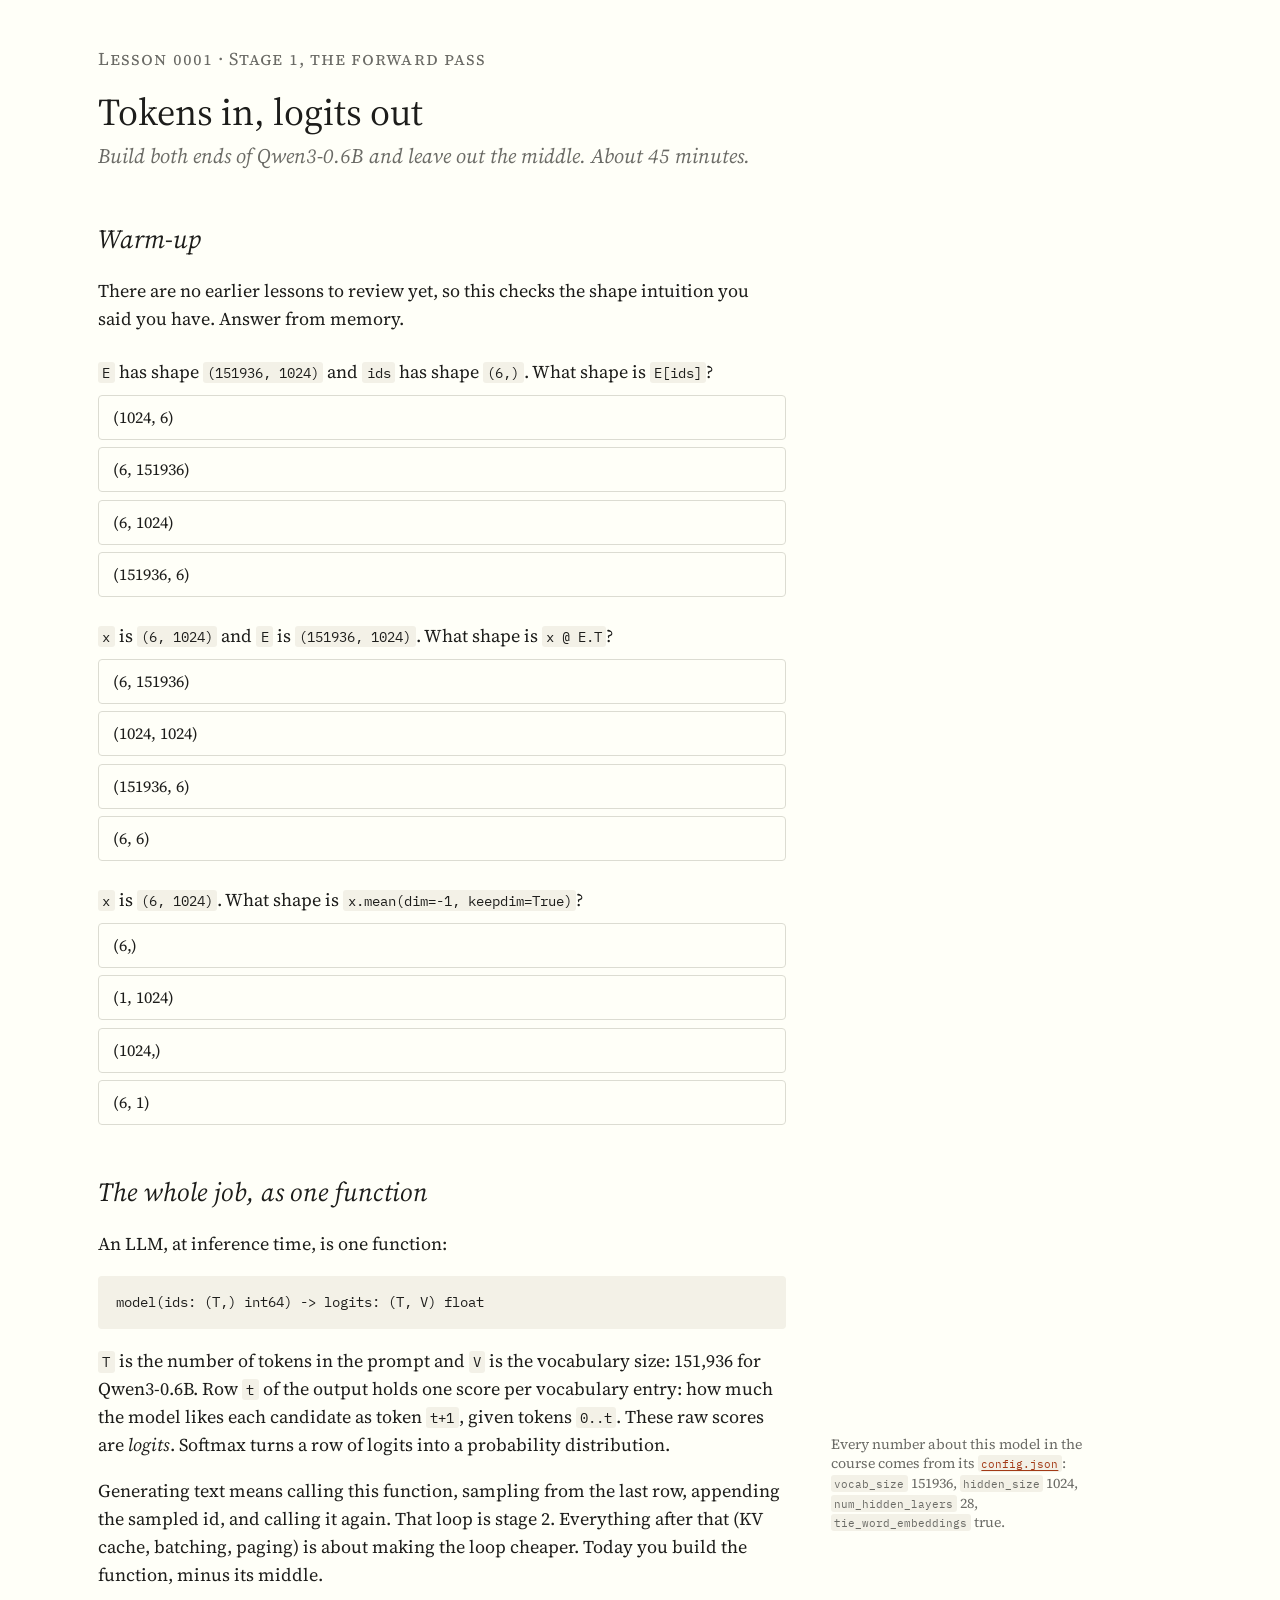
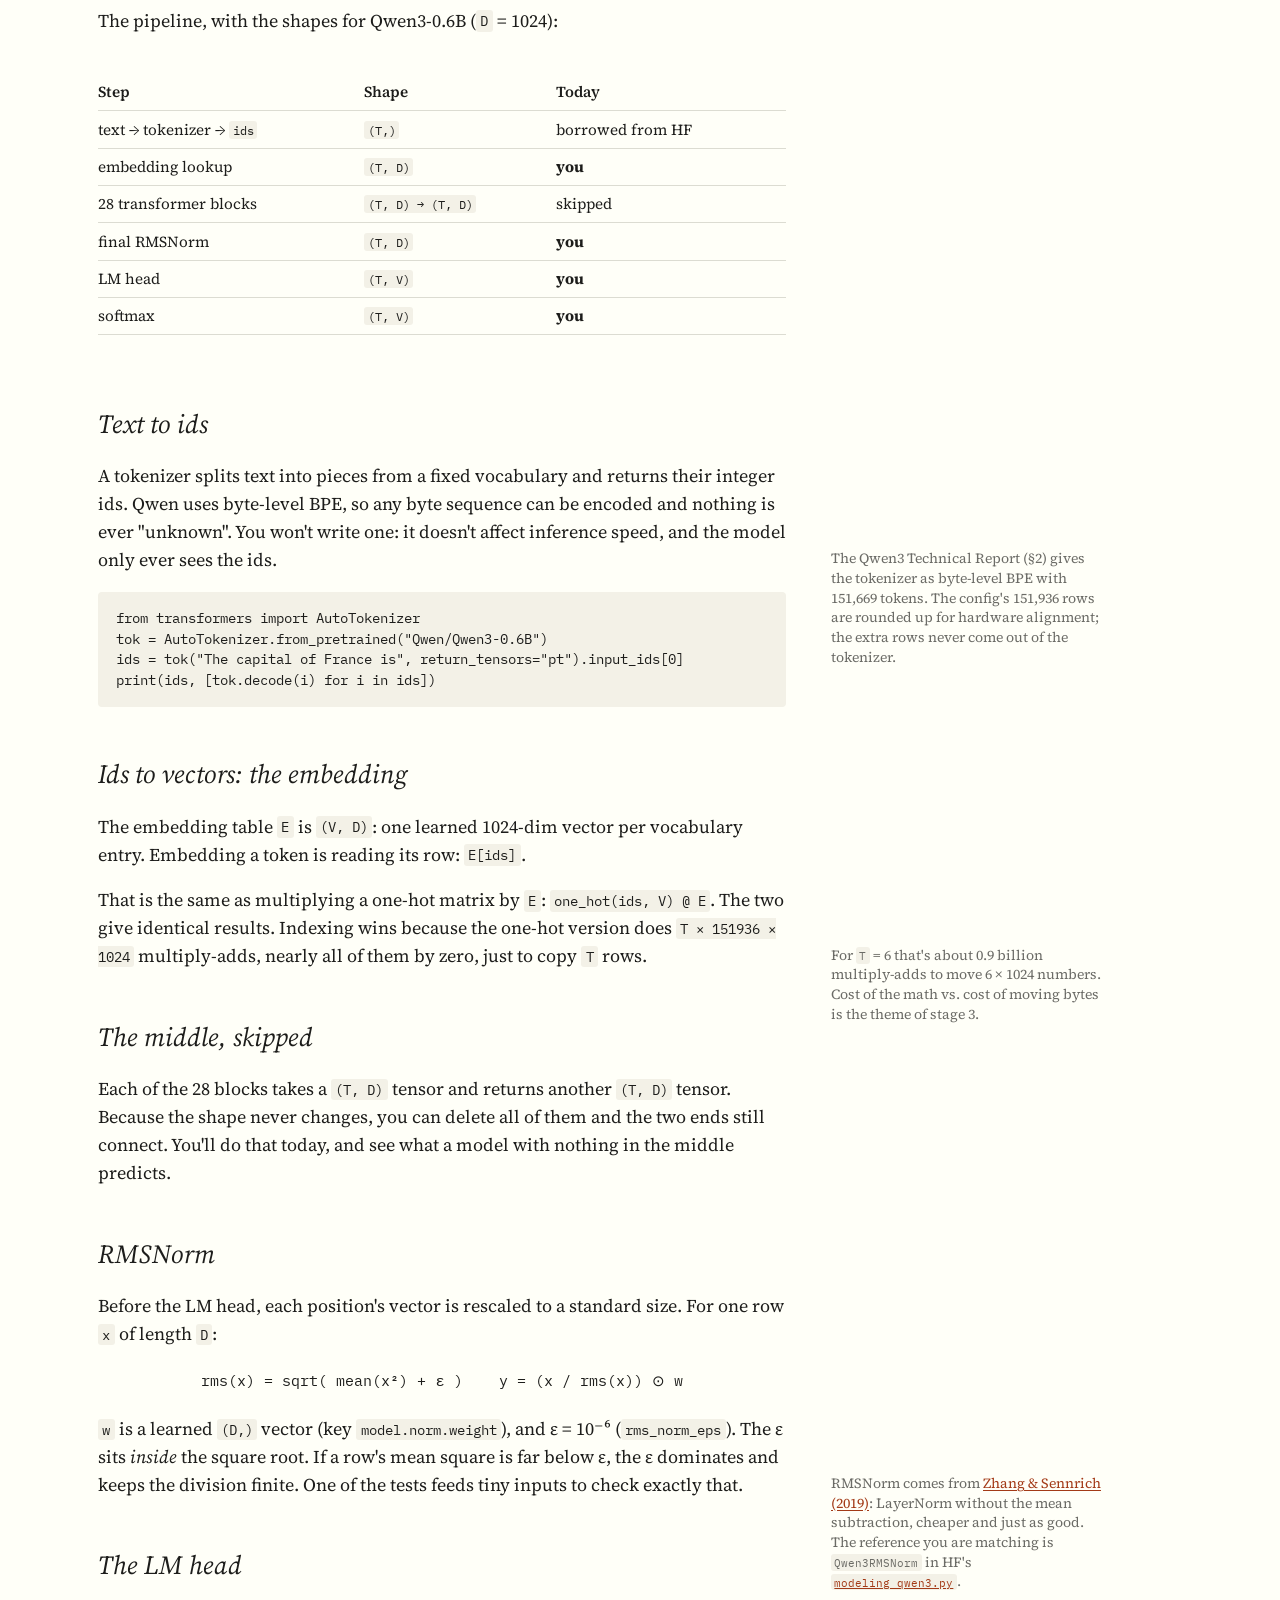
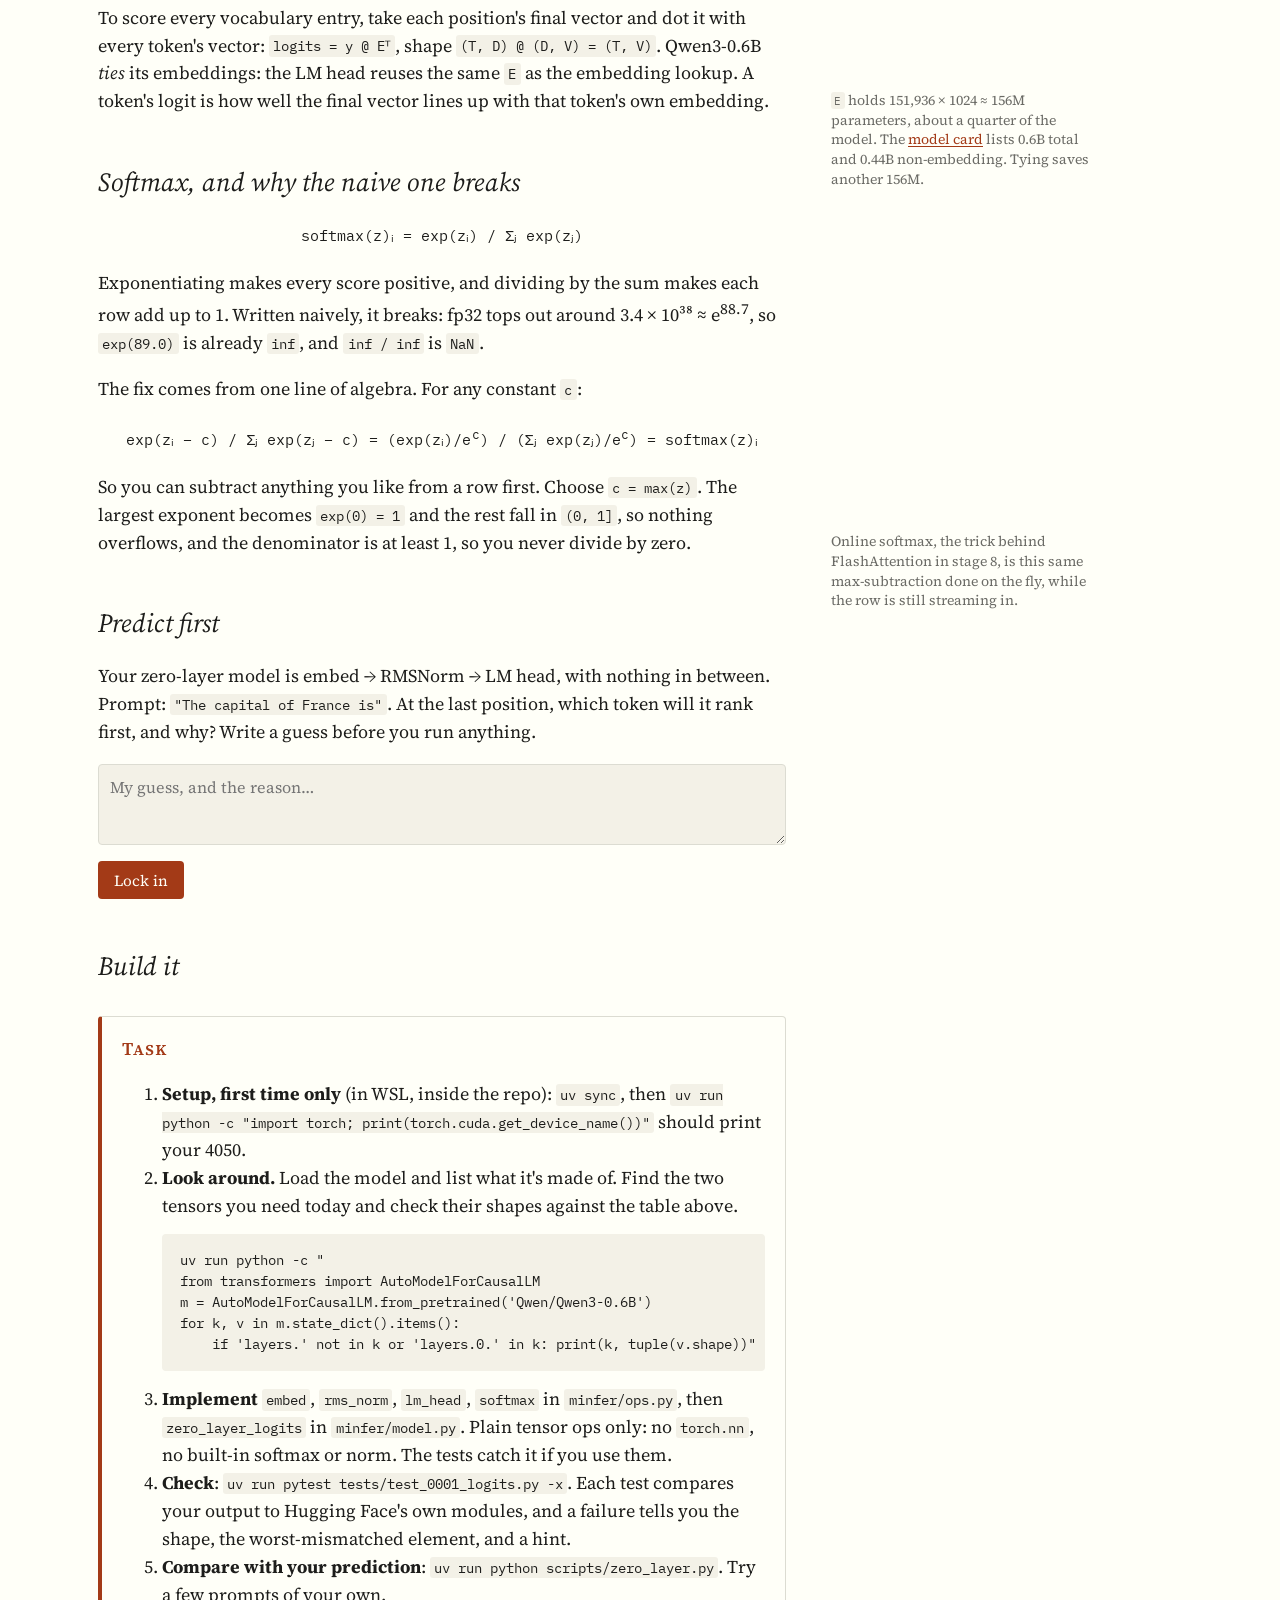
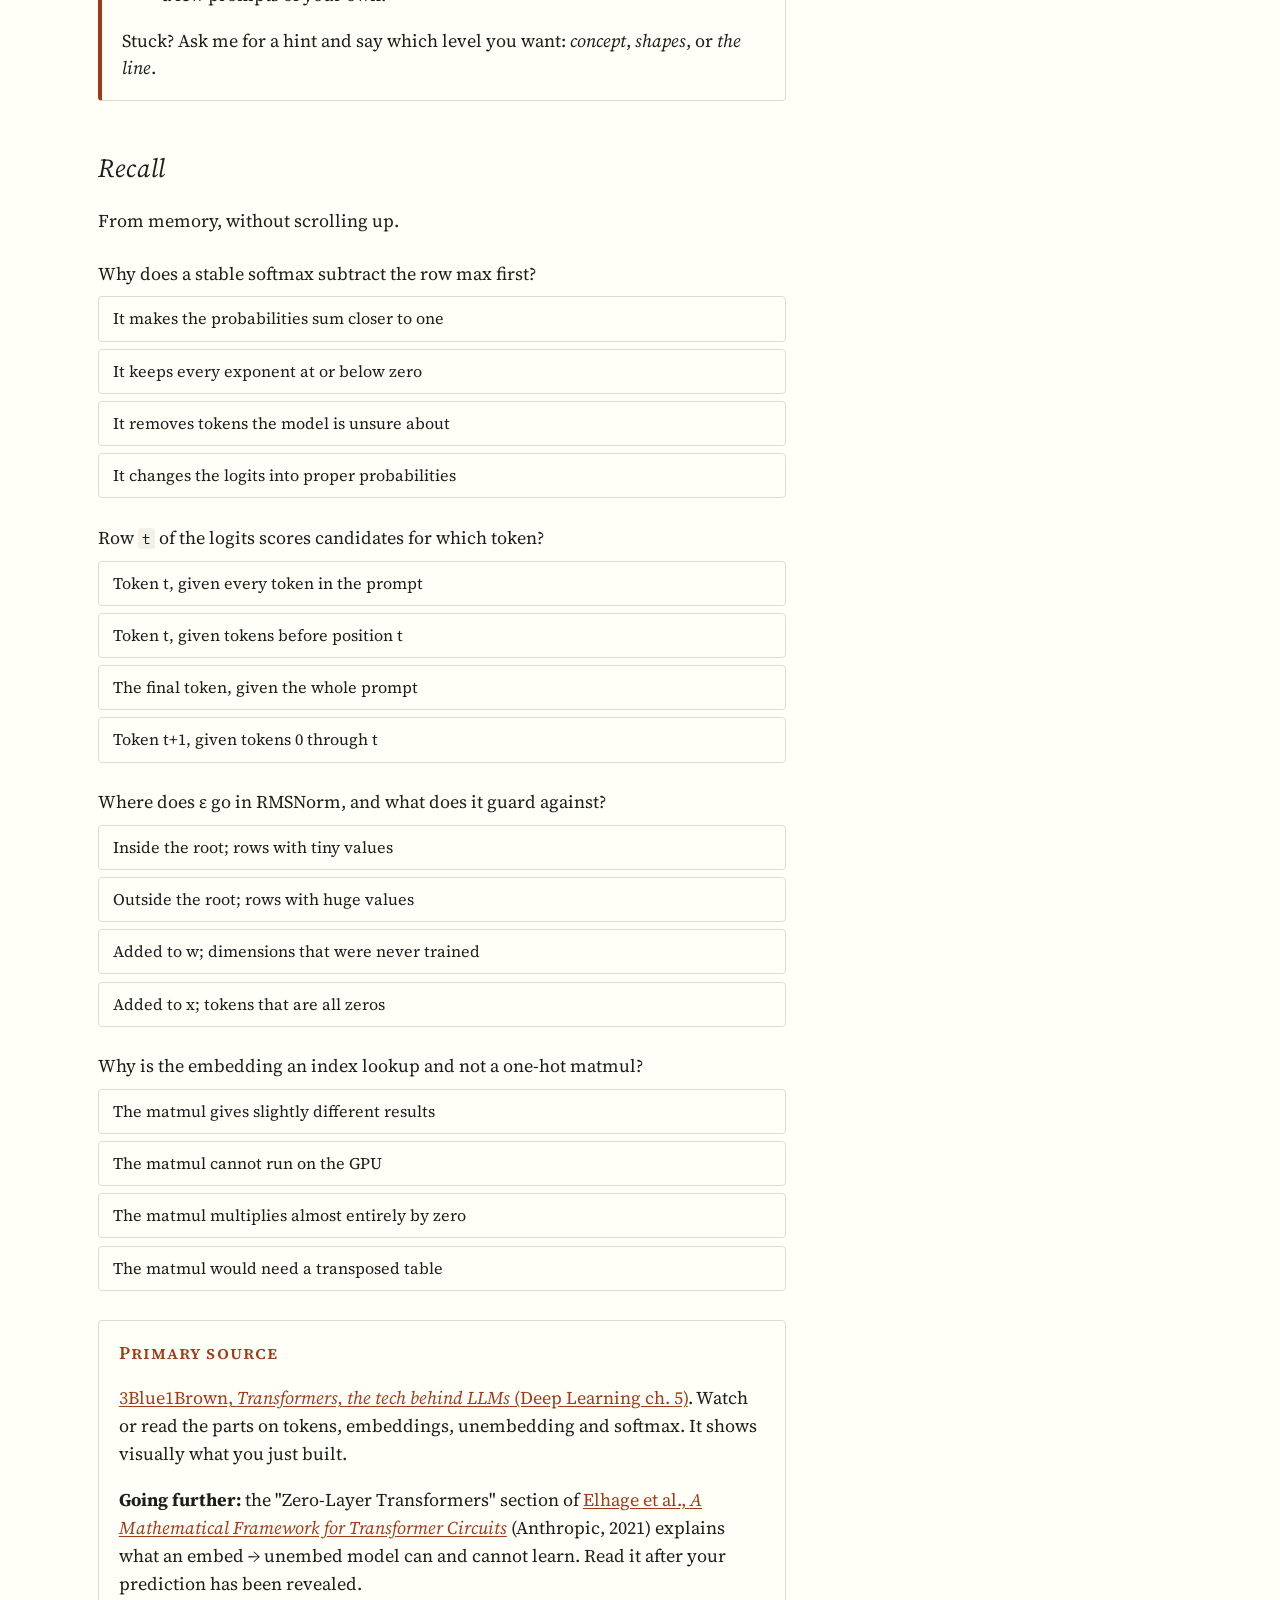
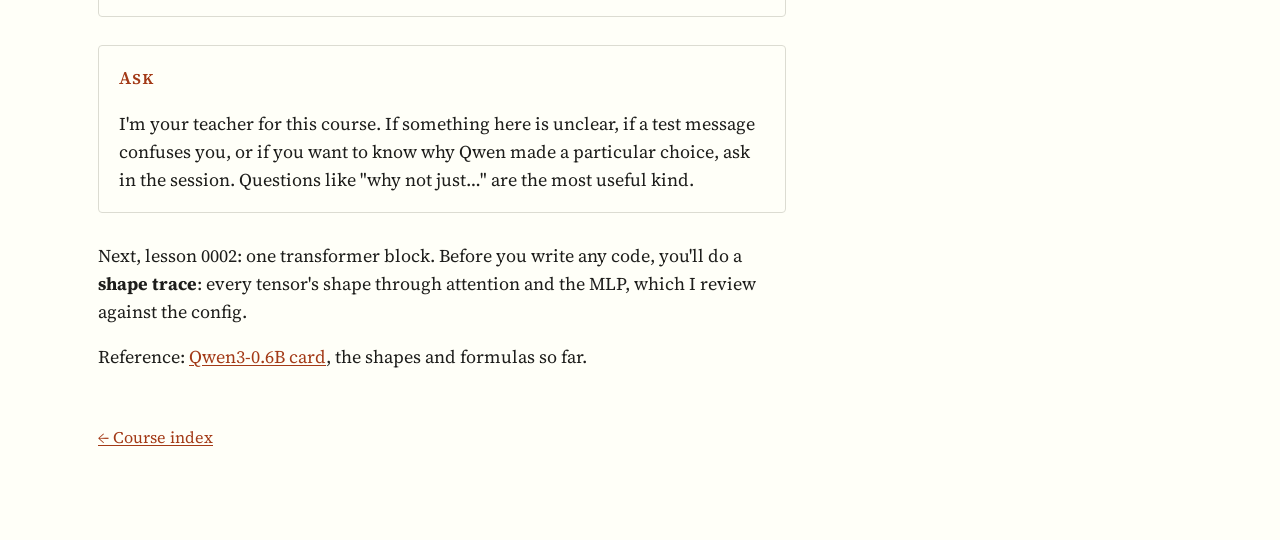
==== lessons/0001-tokens-in-logits-out.html @ fa654194 "Course scaffold and lesson 0001: tokens in, logits out" ====
<!doctype html>
<html lang="en">
<head>
<meta charset="utf-8">
<meta name="viewport" content="width=device-width, initial-scale=1">
<title>Tokens In, Logits Out</title>
<link rel="stylesheet" href="../assets/course.css">
</head>
<body>
<main>

<p class="kicker">Lesson 0001 · Stage 1, the forward pass</p>
<h1>Tokens in, logits out</h1>
<p class="subtitle">Build both ends of Qwen3-0.6B and leave out the middle. About 45 minutes.</p>

<section data-quiz-set>
<h2>Warm-up</h2>
<p>There are no earlier lessons to review yet, so this checks the shape intuition you said you have. Answer from memory.</p>

<div class="quiz" data-answer="2">
  <p class="q"><code>E</code> has shape <code>(151936, 1024)</code> and <code>ids</code> has shape <code>(6,)</code>. What shape is <code>E[ids]</code>?</p>
  <div class="opts"><button>(1024, 6)</button><button>(6, 151936)</button><button>(6, 1024)</button><button>(151936, 6)</button></div>
  <p class="why">Indexing with a tensor of ids picks whole rows, one per id, in order. The 6 picked rows each keep their 1024 columns.</p>
</div>

<div class="quiz" data-answer="0">
  <p class="q"><code>x</code> is <code>(6, 1024)</code> and <code>E</code> is <code>(151936, 1024)</code>. What shape is <code>x @ E.T</code>?</p>
  <div class="opts"><button>(6, 151936)</button><button>(1024, 1024)</button><button>(151936, 6)</button><button>(6, 6)</button></div>
  <p class="why"><code>(6, 1024) @ (1024, 151936)</code>: the inner 1024s cancel and the outer dims survive. That is one number per (position, vocabulary entry) pair.</p>
</div>

<div class="quiz" data-answer="3">
  <p class="q"><code>x</code> is <code>(6, 1024)</code>. What shape is <code>x.mean(dim=-1, keepdim=True)</code>?</p>
  <div class="opts"><button>(6,)</button><button>(1, 1024)</button><button>(1024,)</button><button>(6, 1)</button></div>
  <p class="why">Reducing the last dim with <code>keepdim=True</code> leaves a size-1 dim behind, so <code>x / x.mean(-1, keepdim=True)</code> broadcasts one value across each row. Without it you get <code>(6,)</code>, which broadcasts against the <em>wrong</em> dim, or fails.</p>
</div>
<p class="quiz-score"></p>
</section>

<h2>The whole job, as one function</h2>

<p>An LLM, at inference time, is one function:</p>
<pre><code>model(ids: (T,) int64) -&gt; logits: (T, V) float</code></pre>
<p><code>T</code> is the number of tokens in the prompt and <code>V</code> is the vocabulary size: 151,936 for Qwen3-0.6B. Row <code>t</code> of the output holds one score per vocabulary entry: how much the model likes each candidate as token <code>t+1</code>, given tokens <code>0..t</code>. These raw scores are <dfn>logits</dfn>. Softmax turns a row of logits into a probability distribution.
<span class="sn">Every number about this model in the course comes from its <a href="https://huggingface.co/Qwen/Qwen3-0.6B/blob/main/config.json"><code>config.json</code></a>: <code>vocab_size</code> 151936, <code>hidden_size</code> 1024, <code>num_hidden_layers</code> 28, <code>tie_word_embeddings</code> true.</span></p>

<p>Generating text means calling this function, sampling from the last row, appending the sampled id, and calling it again. That loop is stage 2. Everything after that (KV cache, batching, paging) is about making the loop cheaper. Today you build the function, minus its middle.</p>

<p>The pipeline, with the shapes for Qwen3-0.6B (<code>D</code> = 1024):</p>
<div class="table-wrap"><table>
<tr><th>Step</th><th>Shape</th><th>Today</th></tr>
<tr><td>text → tokenizer → <code>ids</code></td><td><code>(T,)</code></td><td>borrowed from HF</td></tr>
<tr><td>embedding lookup</td><td><code>(T, D)</code></td><td><strong>you</strong></td></tr>
<tr><td>28 transformer blocks</td><td><code>(T, D) → (T, D)</code></td><td>skipped</td></tr>
<tr><td>final RMSNorm</td><td><code>(T, D)</code></td><td><strong>you</strong></td></tr>
<tr><td>LM head</td><td><code>(T, V)</code></td><td><strong>you</strong></td></tr>
<tr><td>softmax</td><td><code>(T, V)</code></td><td><strong>you</strong></td></tr>
</table></div>

<h2>Text to ids</h2>
<p>A tokenizer splits text into pieces from a fixed vocabulary and returns their integer ids. Qwen uses byte-level BPE, so any byte sequence can be encoded and nothing is ever "unknown". You won't write one: it doesn't affect inference speed, and the model only ever sees the ids.
<span class="sn">The Qwen3 Technical Report (§2) gives the tokenizer as byte-level BPE with 151,669 tokens. The config's 151,936 rows are rounded up for hardware alignment; the extra rows never come out of the tokenizer.</span></p>
<pre><code>from transformers import AutoTokenizer
tok = AutoTokenizer.from_pretrained("Qwen/Qwen3-0.6B")
ids = tok("The capital of France is", return_tensors="pt").input_ids[0]
print(ids, [tok.decode(i) for i in ids])</code></pre>

<h2>Ids to vectors: the embedding</h2>
<p>The embedding table <code>E</code> is <code>(V, D)</code>: one learned 1024-dim vector per vocabulary entry. Embedding a token is reading its row: <code>E[ids]</code>.</p>
<p>That is the same as multiplying a one-hot matrix by <code>E</code>: <code>one_hot(ids, V) @ E</code>. The two give identical results. Indexing wins because the one-hot version does <code>T × 151936 × 1024</code> multiply-adds, nearly all of them by zero, just to copy <code>T</code> rows.
<span class="sn">For <code>T</code> = 6 that's about 0.9 billion multiply-adds to move 6 × 1024 numbers. Cost of the math vs. cost of moving bytes is the theme of stage 3.</span></p>

<h2>The middle, skipped</h2>
<p>Each of the 28 blocks takes a <code>(T, D)</code> tensor and returns another <code>(T, D)</code> tensor. Because the shape never changes, you can delete all of them and the two ends still connect. You'll do that today, and see what a model with nothing in the middle predicts.</p>

<h2>RMSNorm</h2>
<p>Before the LM head, each position's vector is rescaled to a standard size. For one row <code>x</code> of length <code>D</code>:</p>
<p class="math">rms(x) = sqrt( mean(x²) + ε )&nbsp;&nbsp;&nbsp;&nbsp;y = (x / rms(x)) ⊙ w</p>
<p><code>w</code> is a learned <code>(D,)</code> vector (key <code>model.norm.weight</code>), and ε = 10⁻⁶ (<code>rms_norm_eps</code>). The ε sits <em>inside</em> the square root. If a row's mean square is far below ε, the ε dominates and keeps the division finite. One of the tests feeds tiny inputs to check exactly that.
<span class="sn">RMSNorm comes from <a href="https://arxiv.org/abs/1910.07467">Zhang &amp; Sennrich (2019)</a>: LayerNorm without the mean subtraction, cheaper and just as good. The reference you are matching is <code>Qwen3RMSNorm</code> in HF's <a href="https://github.com/huggingface/transformers/blob/main/src/transformers/models/qwen3/modeling_qwen3.py"><code>modeling_qwen3.py</code></a>.</span></p>

<h2>The LM head</h2>
<p>To score every vocabulary entry, take each position's final vector and dot it with every token's vector: <code>logits = y @ Eᵀ</code>, shape <code>(T, D) @ (D, V) = (T, V)</code>. Qwen3-0.6B <dfn>ties</dfn> its embeddings: the LM head reuses the same <code>E</code> as the embedding lookup. A token's logit is how well the final vector lines up with that token's own embedding.
<span class="sn"><code>E</code> holds 151,936 × 1024 ≈ 156M parameters, about a quarter of the model. The <a href="https://huggingface.co/Qwen/Qwen3-0.6B">model card</a> lists 0.6B total and 0.44B non-embedding. Tying saves another 156M.</span></p>

<h2>Softmax, and why the naive one breaks</h2>
<p class="math">softmax(z)ᵢ = exp(zᵢ) / Σⱼ exp(zⱼ)</p>
<p>Exponentiating makes every score positive, and dividing by the sum makes each row add up to 1. Written naively, it breaks: fp32 tops out around 3.4 × 10³⁸ ≈ e<sup>88.7</sup>, so <code>exp(89.0)</code> is already <code>inf</code>, and <code>inf / inf</code> is <code>NaN</code>.</p>
<p>The fix comes from one line of algebra. For any constant <code>c</code>:</p>
<p class="math">exp(zᵢ − c) / Σⱼ exp(zⱼ − c) = (exp(zᵢ)/e<sup>c</sup>) / (Σⱼ exp(zⱼ)/e<sup>c</sup>) = softmax(z)ᵢ</p>
<p>So you can subtract anything you like from a row first. Choose <code>c = max(z)</code>. The largest exponent becomes <code>exp(0) = 1</code> and the rest fall in <code>(0, 1]</code>, so nothing overflows, and the denominator is at least 1, so you never divide by zero.
<span class="sn">Online softmax, the trick behind FlashAttention in stage 8, is this same max-subtraction done on the fly, while the row is still streaming in.</span></p>

<h2>Predict first</h2>
<div class="predict" data-key="0001-zero-layer">
  <p>Your zero-layer model is embed → RMSNorm → LM head, with nothing in between. Prompt: <code>"The capital of France is"</code>. At the last position, which token will it rank first, and why? Write a guess before you run anything.</p>
  <textarea placeholder="My guess, and the reason…"></textarea>
  <button>Lock in</button>
  <div class="reveal">
    <p><strong>REVEAL-PENDING</strong></p>
  </div>
</div>

<h2>Build it</h2>
<div class="task">
<p class="label">Task</p>
<ol>
<li><strong>Setup, first time only</strong> (in WSL, inside the repo): <code>uv sync</code>, then <code>uv run python -c "import torch; print(torch.cuda.get_device_name())"</code> should print your 4050.</li>
<li><strong>Look around.</strong> Load the model and list what it's made of. Find the two tensors you need today and check their shapes against the table above.
<pre><code>uv run python -c "
from transformers import AutoModelForCausalLM
m = AutoModelForCausalLM.from_pretrained('Qwen/Qwen3-0.6B')
for k, v in m.state_dict().items():
    if 'layers.' not in k or 'layers.0.' in k: print(k, tuple(v.shape))"</code></pre></li>
<li><strong>Implement</strong> <code>embed</code>, <code>rms_norm</code>, <code>lm_head</code>, <code>softmax</code> in <code>minfer/ops.py</code>, then <code>zero_layer_logits</code> in <code>minfer/model.py</code>. Plain tensor ops only: no <code>torch.nn</code>, no built-in softmax or norm. The tests catch it if you use them.</li>
<li><strong>Check</strong>: <code>uv run pytest tests/test_0001_logits.py -x</code>. Each test compares your output to Hugging Face's own modules, and a failure tells you the shape, the worst-mismatched element, and a hint.</li>
<li><strong>Compare with your prediction</strong>: <code>uv run python scripts/zero_layer.py</code>. Try a few prompts of your own.</li>
</ol>
<p>Stuck? Ask me for a hint and say which level you want: <em>concept</em>, <em>shapes</em>, or <em>the line</em>.</p>
</div>

<section data-quiz-set>
<h2>Recall</h2>
<p>From memory, without scrolling up.</p>

<div class="quiz" data-answer="1">
  <p class="q">Why does a stable softmax subtract the row max first?</p>
  <div class="opts">
    <button>It makes the probabilities sum closer to one</button>
    <button>It keeps every exponent at or below zero</button>
    <button>It removes tokens the model is unsure about</button>
    <button>It changes the logits into proper probabilities</button>
  </div>
  <p class="why">Subtracting a constant doesn't change the result (the e<sup>c</sup> cancels), and with <code>c = max</code> every exponent is ≤ 0, so <code>exp</code> can't overflow.</p>
</div>

<div class="quiz" data-answer="3">
  <p class="q">Row <code>t</code> of the logits scores candidates for which token?</p>
  <div class="opts">
    <button>Token t, given every token in the prompt</button>
    <button>Token t, given tokens before position t</button>
    <button>The final token, given the whole prompt</button>
    <button>Token t+1, given tokens 0 through t</button>
  </div>
  <p class="why">Each row is a next-token prediction made from the prefix ending at <code>t</code>. During generation only the last row gets sampled, which stage 3 will turn into a big saving.</p>
</div>

<div class="quiz" data-answer="0">
  <p class="q">Where does ε go in RMSNorm, and what does it guard against?</p>
  <div class="opts">
    <button>Inside the root; rows with tiny values</button>
    <button>Outside the root; rows with huge values</button>
    <button>Added to w; dimensions that were never trained</button>
    <button>Added to x; tokens that are all zeros</button>
  </div>
  <p class="why"><code>sqrt(mean(x²) + ε)</code>. When <code>mean(x²)</code> is far below ε, ε dominates and keeps the divisor away from zero.</p>
</div>

<div class="quiz" data-answer="2">
  <p class="q">Why is the embedding an index lookup and not a one-hot matmul?</p>
  <div class="opts">
    <button>The matmul gives slightly different results</button>
    <button>The matmul cannot run on the GPU</button>
    <button>The matmul multiplies almost entirely by zero</button>
    <button>The matmul would need a transposed table</button>
  </div>
  <p class="why">Both give the same result. The one-hot version does <code>T × V × D</code> multiply-adds, nearly all by zero, just to copy <code>T</code> rows.</p>
</div>
<p class="quiz-score"></p>
</section>

<div class="source">
<p class="label">Primary source</p>
<p><a href="https://www.3blue1brown.com/lessons/gpt">3Blue1Brown, <em>Transformers, the tech behind LLMs</em> (Deep Learning ch. 5)</a>. Watch or read the parts on tokens, embeddings, unembedding and softmax. It shows visually what you just built.</p>
<p><strong>Going further:</strong> the "Zero-Layer Transformers" section of <a href="https://transformer-circuits.pub/2021/framework/index.html">Elhage et al., <em>A Mathematical Framework for Transformer Circuits</em></a> (Anthropic, 2021) explains what an embed → unembed model can and cannot learn. Read it after your prediction has been revealed.</p>
</div>

<div class="ask">
<p class="label">Ask</p>
<p>I'm your teacher for this course. If something here is unclear, if a test message confuses you, or if you want to know why Qwen made a particular choice, ask in the session. Questions like "why not just…" are the most useful kind.</p>
</div>

<p>Next, lesson 0002: one transformer block. Before you write any code, you'll do a <strong>shape trace</strong>: every tensor's shape through attention and the MLP, which I review against the config.</p>
<p>Reference: <a href="../reference/qwen3-0.6b.html">Qwen3-0.6B card</a>, the shapes and formulas so far.</p>

<nav class="pager"><a href="../index.html">← Course index</a><span></span></nav>
</main>
<script src="../assets/quiz.js"></script>
</body>
</html>
---- assets/course.css ----
/* Shared stylesheet for every lesson and reference page. */
@import url("https://fonts.googleapis.com/css2?family=Source+Serif+4:ital,opsz,wght@0,8..60,400;0,8..60,600;1,8..60,400&family=IBM+Plex+Mono:wght@400;500&display=swap");

:root {
  --bg: #fffff8;
  --fg: #1d1d1b;
  --muted: #6b6b66;
  --rule: #dcdcd2;
  --accent: #a33a17;
  --code-bg: #f3f1e7;
  --ok: #2f6f3e;
  --ok-bg: #e5f0e3;
  --bad: #9b2c2c;
  --bad-bg: #f6e4e1;
  --serif: "Source Serif 4", Georgia, serif;
  --mono: "IBM Plex Mono", ui-monospace, monospace;
  color-scheme: light;
}
@media (prefers-color-scheme: dark) {
  :root:not([data-theme="light"]) {
    --bg: #151513; --fg: #e8e6dc; --muted: #9a988e; --rule: #34332e; --accent: #e08a5f;
    --code-bg: #20201d; --ok: #8fcf9c; --ok-bg: #1d2b20; --bad: #ef9a8f; --bad-bg: #2f1c1a;
    color-scheme: dark;
  }
}
:root[data-theme="dark"] {
  --bg: #151513; --fg: #e8e6dc; --muted: #9a988e; --rule: #34332e; --accent: #e08a5f;
  --code-bg: #20201d; --ok: #8fcf9c; --ok-bg: #1d2b20; --bad: #ef9a8f; --bad-bg: #2f1c1a;
  color-scheme: dark;
}

* { box-sizing: border-box; }
html { font-size: 18px; }
body {
  margin: 0; background: var(--bg); color: var(--fg);
  font-family: var(--serif); line-height: 1.55; font-optical-sizing: auto;
  -webkit-text-size-adjust: 100%;
}
main { max-width: 40rem; margin: 0 auto; padding: 2.5rem 16px 5rem; }
@media (min-width: 1150px) { main { margin-left: max(16px, calc(50% - 31rem)); } }

h1 { font-weight: 400; font-size: 2.1rem; line-height: 1.15; margin: 0 0 .3rem; }
h2 { font-weight: 400; font-style: italic; font-size: 1.45rem; margin: 2.6rem 0 .6rem; }
h3 { font-weight: 600; font-size: 1rem; margin: 1.8rem 0 .4rem; }
p, li { hyphens: auto; }
a { color: var(--accent); text-underline-offset: 2px; }
hr { border: 0; border-top: 1px solid var(--rule); margin: 2.5rem 0; }
.kicker { font-variant: small-caps; letter-spacing: .06em; color: var(--muted); margin: 0 0 1rem; }
.subtitle { font-style: italic; color: var(--muted); font-size: 1.15rem; margin: 0 0 2rem; }

code, pre, kbd { font-family: var(--mono); font-size: .8em; }
code { background: var(--code-bg); padding: .08em .3em; border-radius: 3px; }
pre { background: var(--code-bg); padding: .9rem 1rem; overflow-x: auto; border-radius: 4px; line-height: 1.45; }
pre code { background: none; padding: 0; font-size: 1em; }

/* Tufte-style sidenotes: in the margin on wide screens, inline below. */
.sn {
  float: right; clear: right; width: 15rem; margin: .2rem -17.5rem 1rem 0;
  font-size: .78rem; line-height: 1.4; color: var(--muted);
}
@media (max-width: 1149px) {
  .sn { float: none; display: block; width: auto; margin: .6rem 0 .9rem; padding-left: .8rem; border-left: 2px solid var(--rule); }
}

.math { font-family: var(--mono); font-size: .85rem; text-align: center; margin: 1.2rem 0; overflow-x: auto; }
table { border-collapse: collapse; margin: 1.2rem 0; font-size: .85rem; width: 100%; }
th, td { text-align: left; padding: .35rem .6rem .35rem 0; border-bottom: 1px solid var(--rule); vertical-align: top; }
th { font-weight: 600; }
td code { white-space: nowrap; }
.table-wrap { overflow-x: auto; }

/* Callouts */
.task, .source, .ask {
  margin: 1.6rem 0; padding: 1rem 1.1rem; border: 1px solid var(--rule); border-radius: 4px;
}
.task { border-left: 4px solid var(--accent); }
.task > :first-child, .source > :first-child, .ask > :first-child { margin-top: 0; }
.task > :last-child, .source > :last-child, .ask > :last-child { margin-bottom: 0; }
.label { font-variant: small-caps; letter-spacing: .06em; color: var(--accent); font-weight: 600; }

/* Quiz (assets/quiz.js) */
.quiz { margin: 1.4rem 0; }
.quiz .q { margin: 0 0 .5rem; }
.quiz .opts { display: grid; gap: .4rem; }
.quiz button {
  font: inherit; font-size: .9rem; text-align: left; color: var(--fg); background: transparent;
  border: 1px solid var(--rule); border-radius: 4px; padding: .5rem .75rem; cursor: pointer;
}
.quiz button:hover:not(:disabled) { border-color: var(--accent); }
.quiz button:disabled { cursor: default; }
.quiz button.right { background: var(--ok-bg); border-color: var(--ok); }
.quiz button.wrong { background: var(--bad-bg); border-color: var(--bad); }
.quiz .why { display: none; font-size: .85rem; color: var(--muted); margin: .5rem 0 0; }
.quiz.done .why { display: block; }
.quiz-score { font-size: .85rem; color: var(--muted); font-style: italic; }

/* Predict-then-reveal (assets/quiz.js) */
.predict textarea {
  width: 100%; min-height: 4.5rem; font: inherit; font-size: .9rem; color: var(--fg);
  background: var(--code-bg); border: 1px solid var(--rule); border-radius: 4px; padding: .6rem;
}
.predict button {
  font: inherit; font-size: .85rem; margin-top: .5rem; padding: .4rem .9rem; cursor: pointer;
  color: var(--bg); background: var(--accent); border: 0; border-radius: 4px;
}
.predict .reveal { display: none; margin-top: 1rem; }
.predict.locked .reveal { display: block; }
.predict.locked button { display: none; }

nav.pager { display: flex; justify-content: space-between; gap: 1rem; font-size: .9rem; margin-top: 3rem; }

@media print {
  html { font-size: 11pt; }
  body { background: #fff; color: #000; }
  main { max-width: none; margin: 0; padding: 0 0 0 0; }
  .sn { float: none; display: block; width: auto; margin: .3rem 0 .6rem; padding-left: .6rem; border-left: 1px solid #999; color: #444; }
  .quiz .why, .predict .reveal { display: block; }
  .quiz button, .predict textarea, .predict button, nav.pager { display: none; }
  pre { white-space: pre-wrap; }
  a { color: inherit; }
}
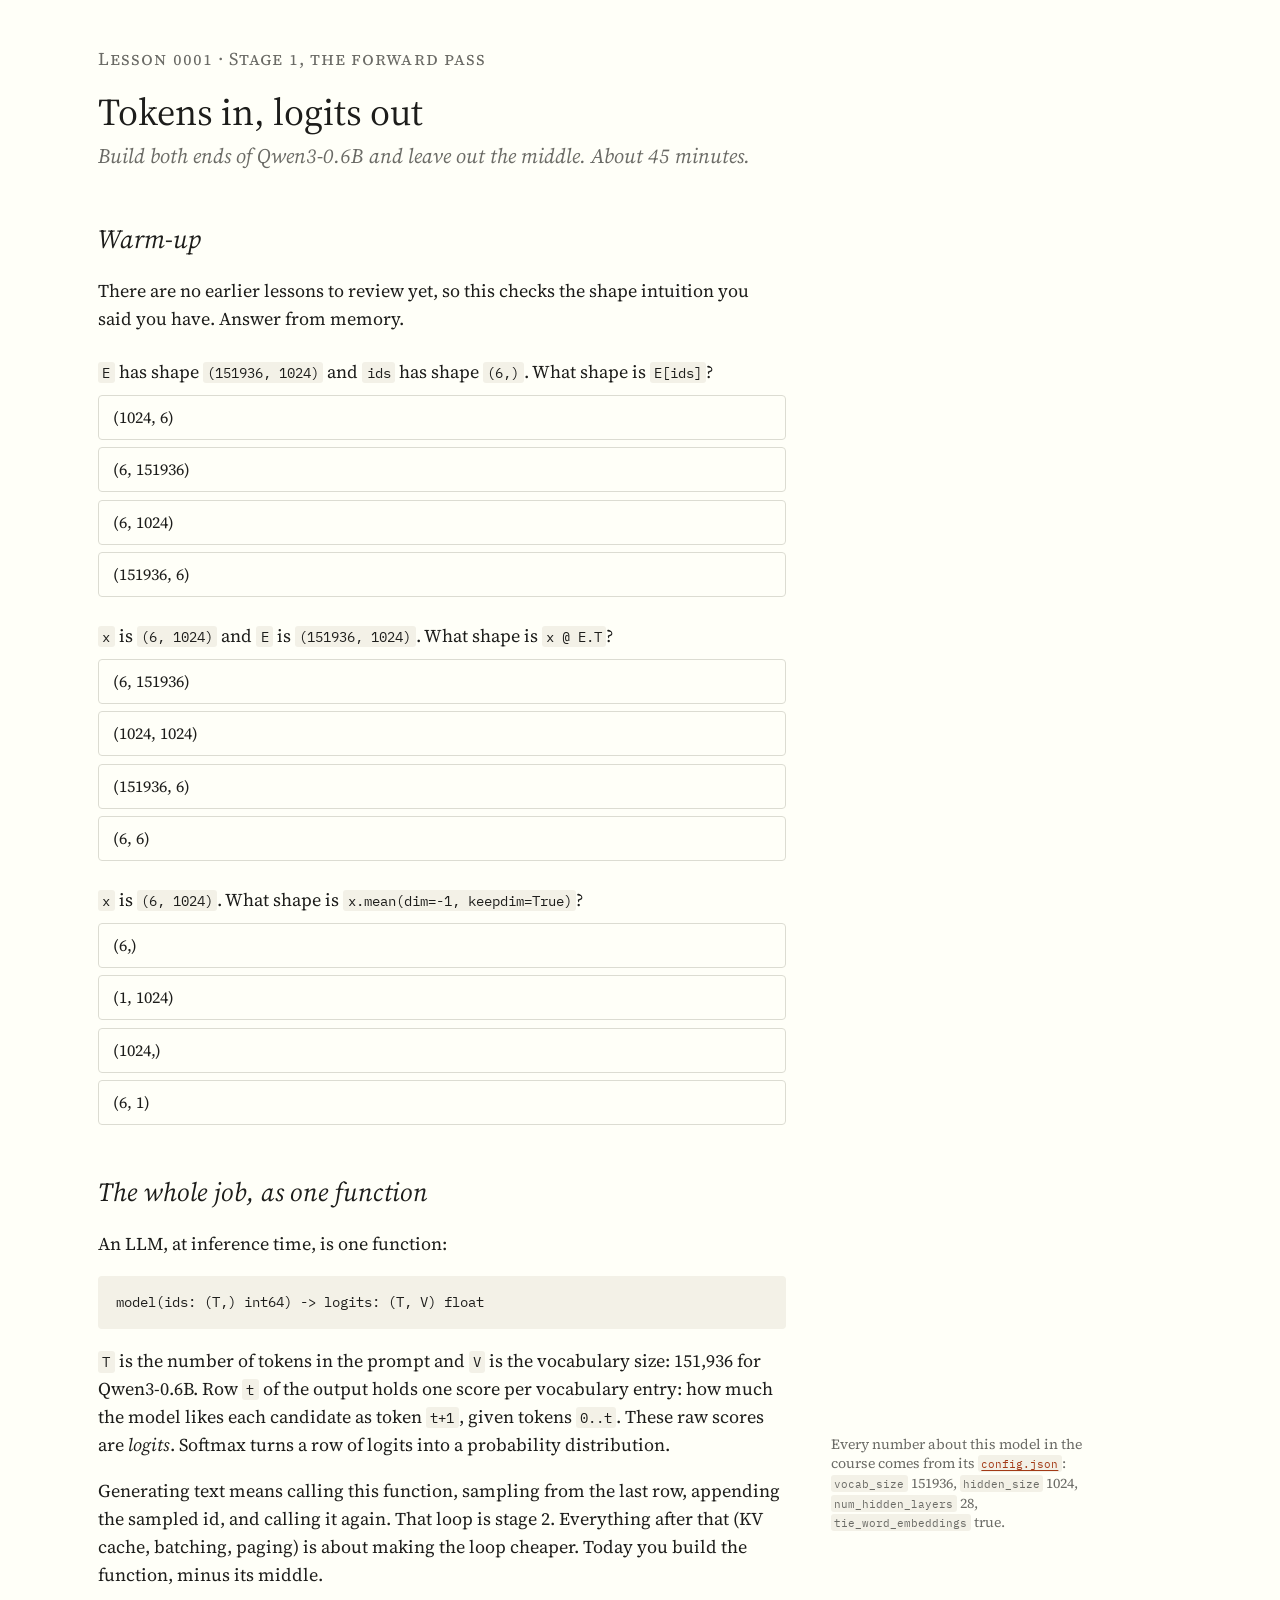
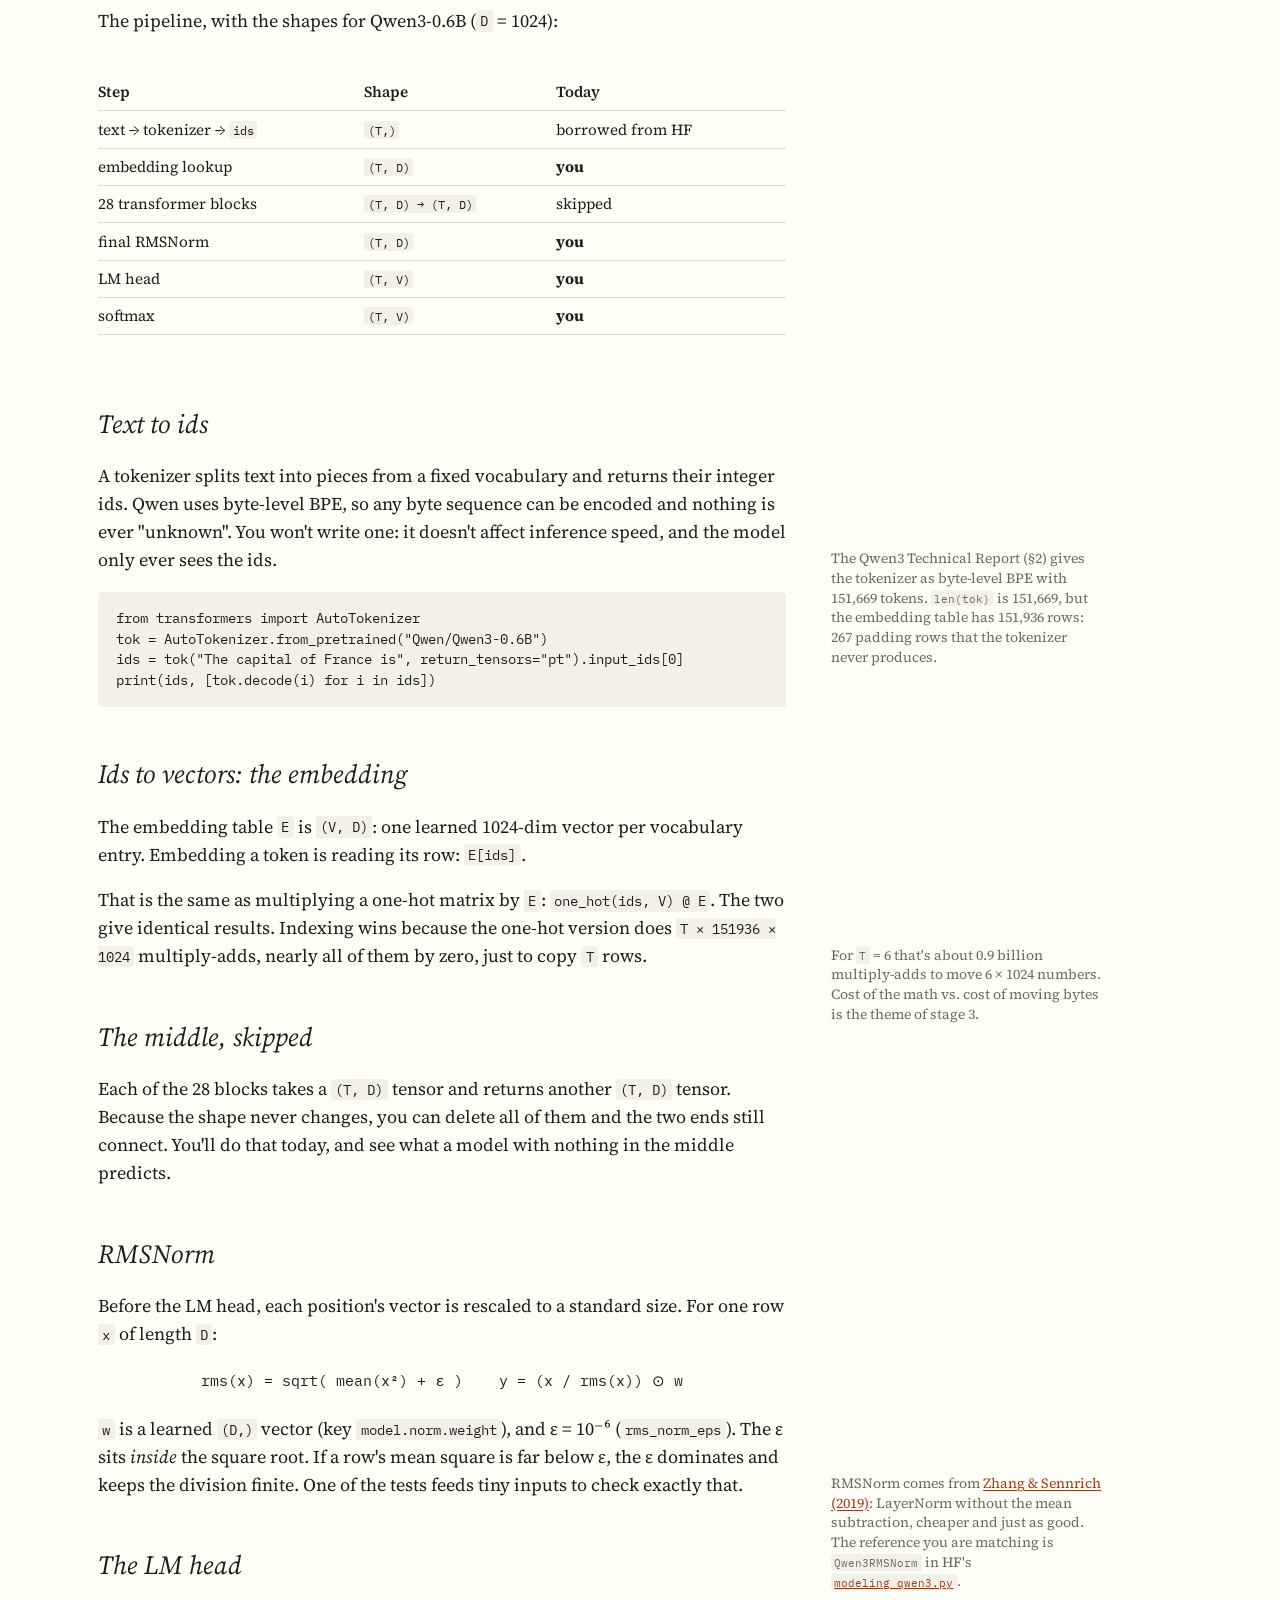
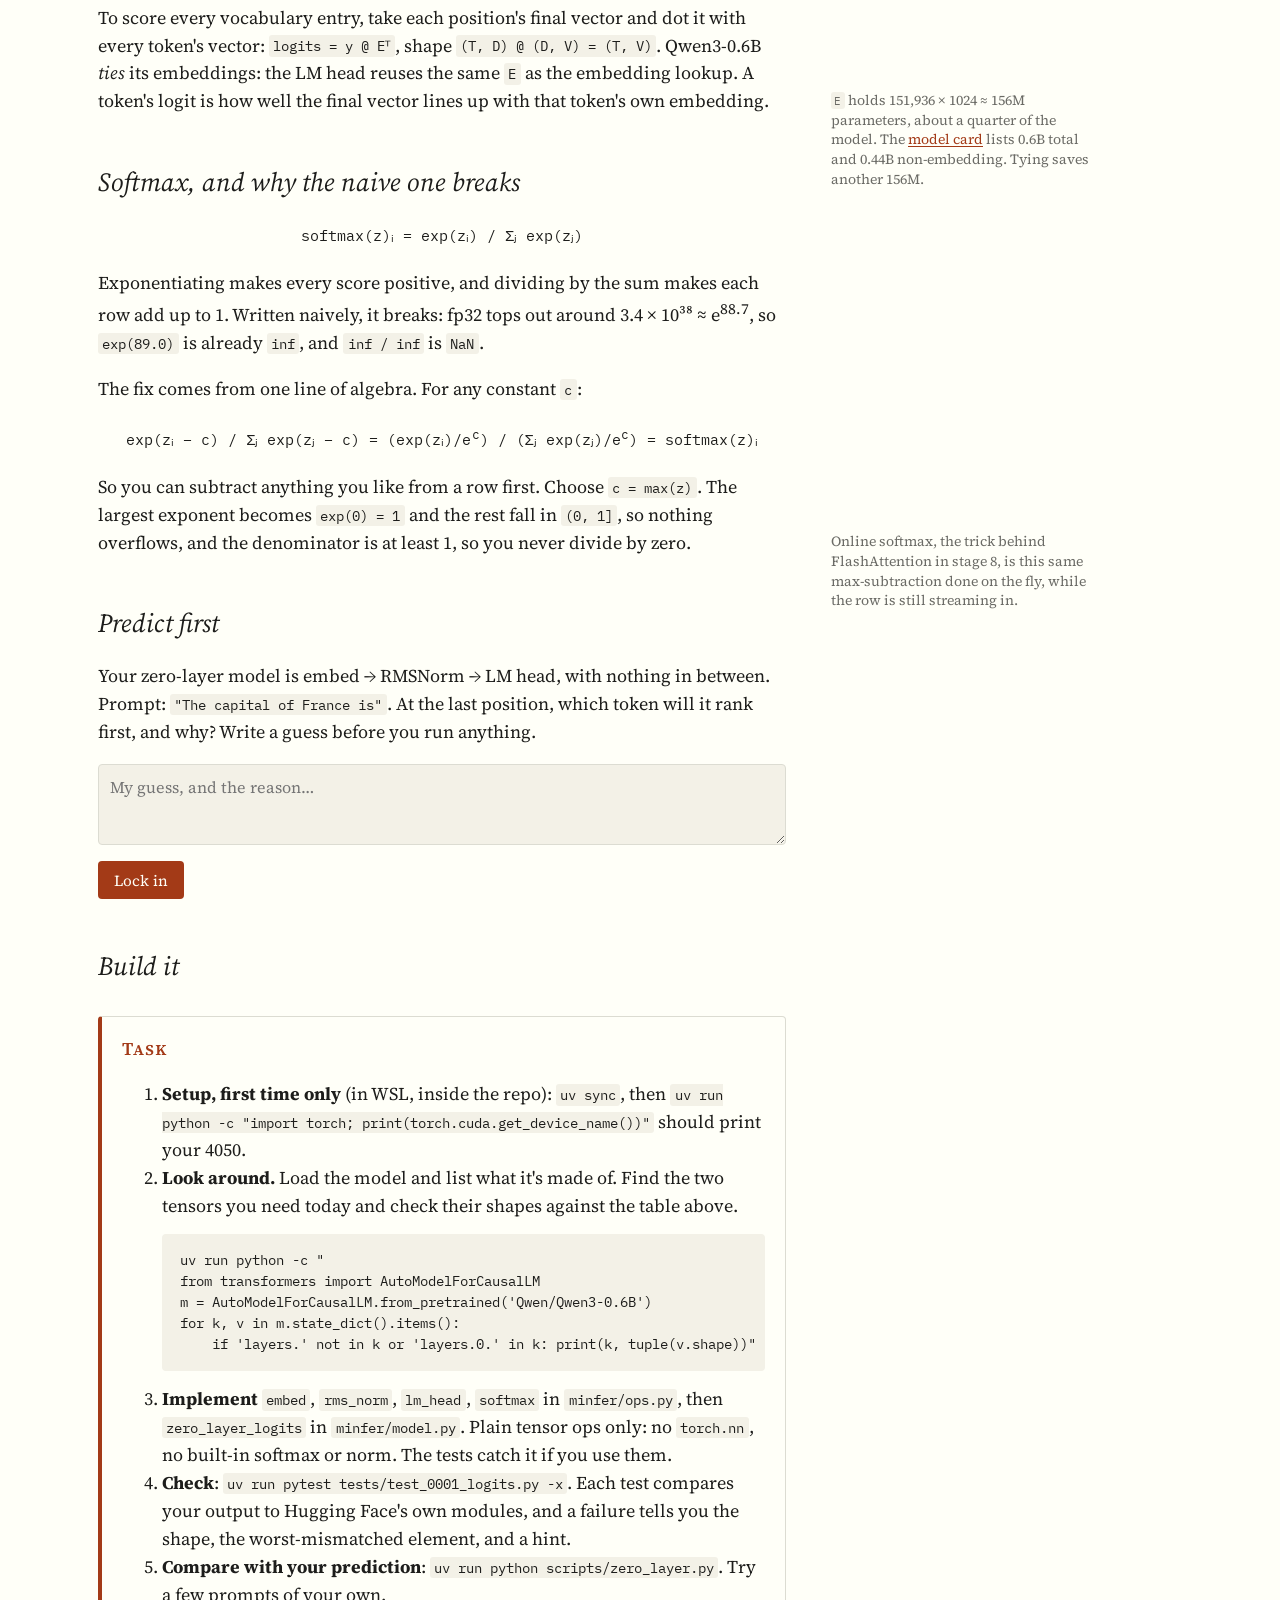
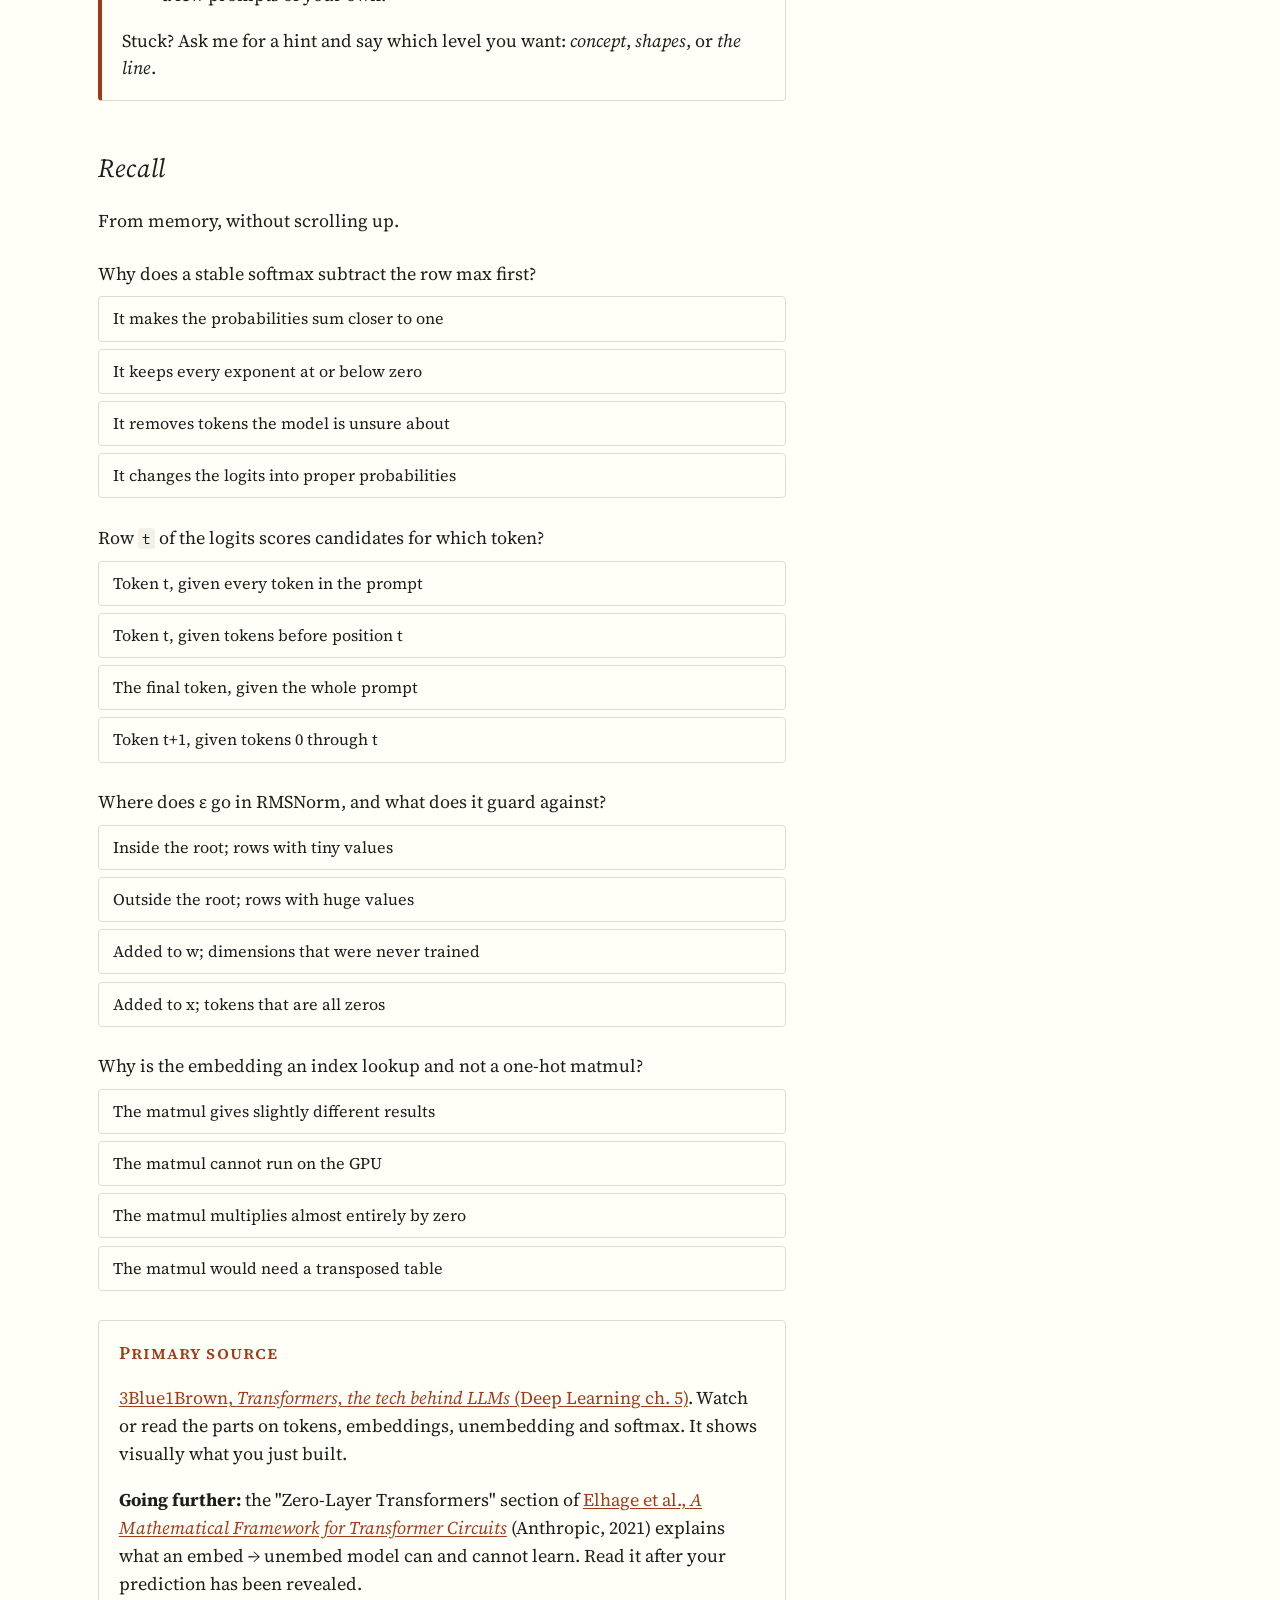
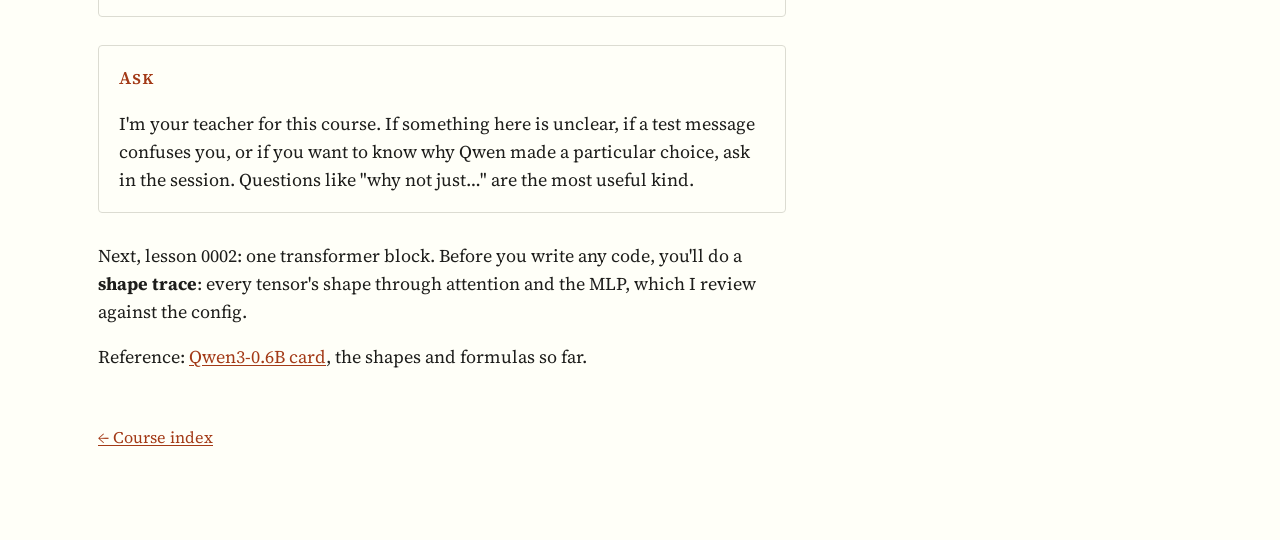
==== commit 323c69b2: "Lesson 0001: write the zero-layer reveal from measured results, commit lockfile" ====
--- a/lessons/0001-tokens-in-logits-out.html
+++ b/lessons/0001-tokens-in-logits-out.html
@@ -59,7 +59,7 @@
 
 <h2>Text to ids</h2>
 <p>A tokenizer splits text into pieces from a fixed vocabulary and returns their integer ids. Qwen uses byte-level BPE, so any byte sequence can be encoded and nothing is ever "unknown". You won't write one: it doesn't affect inference speed, and the model only ever sees the ids.
-<span class="sn">The Qwen3 Technical Report (§2) gives the tokenizer as byte-level BPE with 151,669 tokens. The config's 151,936 rows are rounded up for hardware alignment; the extra rows never come out of the tokenizer.</span></p>
+<span class="sn">The Qwen3 Technical Report (§2) gives the tokenizer as byte-level BPE with 151,669 tokens. <code>len(tok)</code> is 151,669, but the embedding table has 151,936 rows: 267 padding rows that the tokenizer never produces.</span></p>
 <pre><code>from transformers import AutoTokenizer
 tok = AutoTokenizer.from_pretrained("Qwen/Qwen3-0.6B")
 ids = tok("The capital of France is", return_tensors="pt").input_ids[0]
@@ -97,7 +97,10 @@
   <textarea placeholder="My guess, and the reason…"></textarea>
   <button>Lock in</button>
   <div class="reveal">
-    <p><strong>REVEAL-PENDING</strong></p>
+    <p><strong>It predicts the token it was just given.</strong> After <code>' is'</code> the top pick is <code>' is'</code>, after <code>' France'</code> it is <code>' France'</code>, each with probability ≈ 1.00. Over a 272-token paragraph, measured on your 4050, the argmax was the current input token at 271 of 272 positions.</p>
+    <p>Why: with tied weights, the logit for candidate <code>j</code> is (a rescaled copy of <code>e<sub>t</sub></code>) · <code>e<sub>j</sub></code>, and a vector lines up best with itself. The runners-up are its nearest neighbours in embedding space: <code>'France'</code>, <code>' france'</code>, <code>'法国'</code>. The one miss is a nice illustration: after <code>' their'</code> the top pick was <code>'他们的'</code>, Chinese for "their", with <code>' their'</code> 0.9 logits behind. Translations end up as near neighbours.</p>
+    <p>The deeper reason is that a model with no middle can at best learn a bigram table (Elhage et al., below). With tied weights it can't even do that, because the score table <code>E diag(w) Eᵀ</code> is symmetric up to a per-row scale: "of → the" has to score the same as "the → of", and every token's own entry dominates its row. So every bit of next-token knowledge in this model lives in the 28 blocks you skipped. The real model's answer after <code>' is'</code> is <code>' Paris'</code> at 0.66.</p>
+    <p>One more measurement: those self-scores are around <strong>116</strong>, past the e<sup>88.7</sup> fp32 limit. A naive softmax returns <code>NaN</code> on this model's real output, not only on the contrived test.</p>
   </div>
 </div>
 
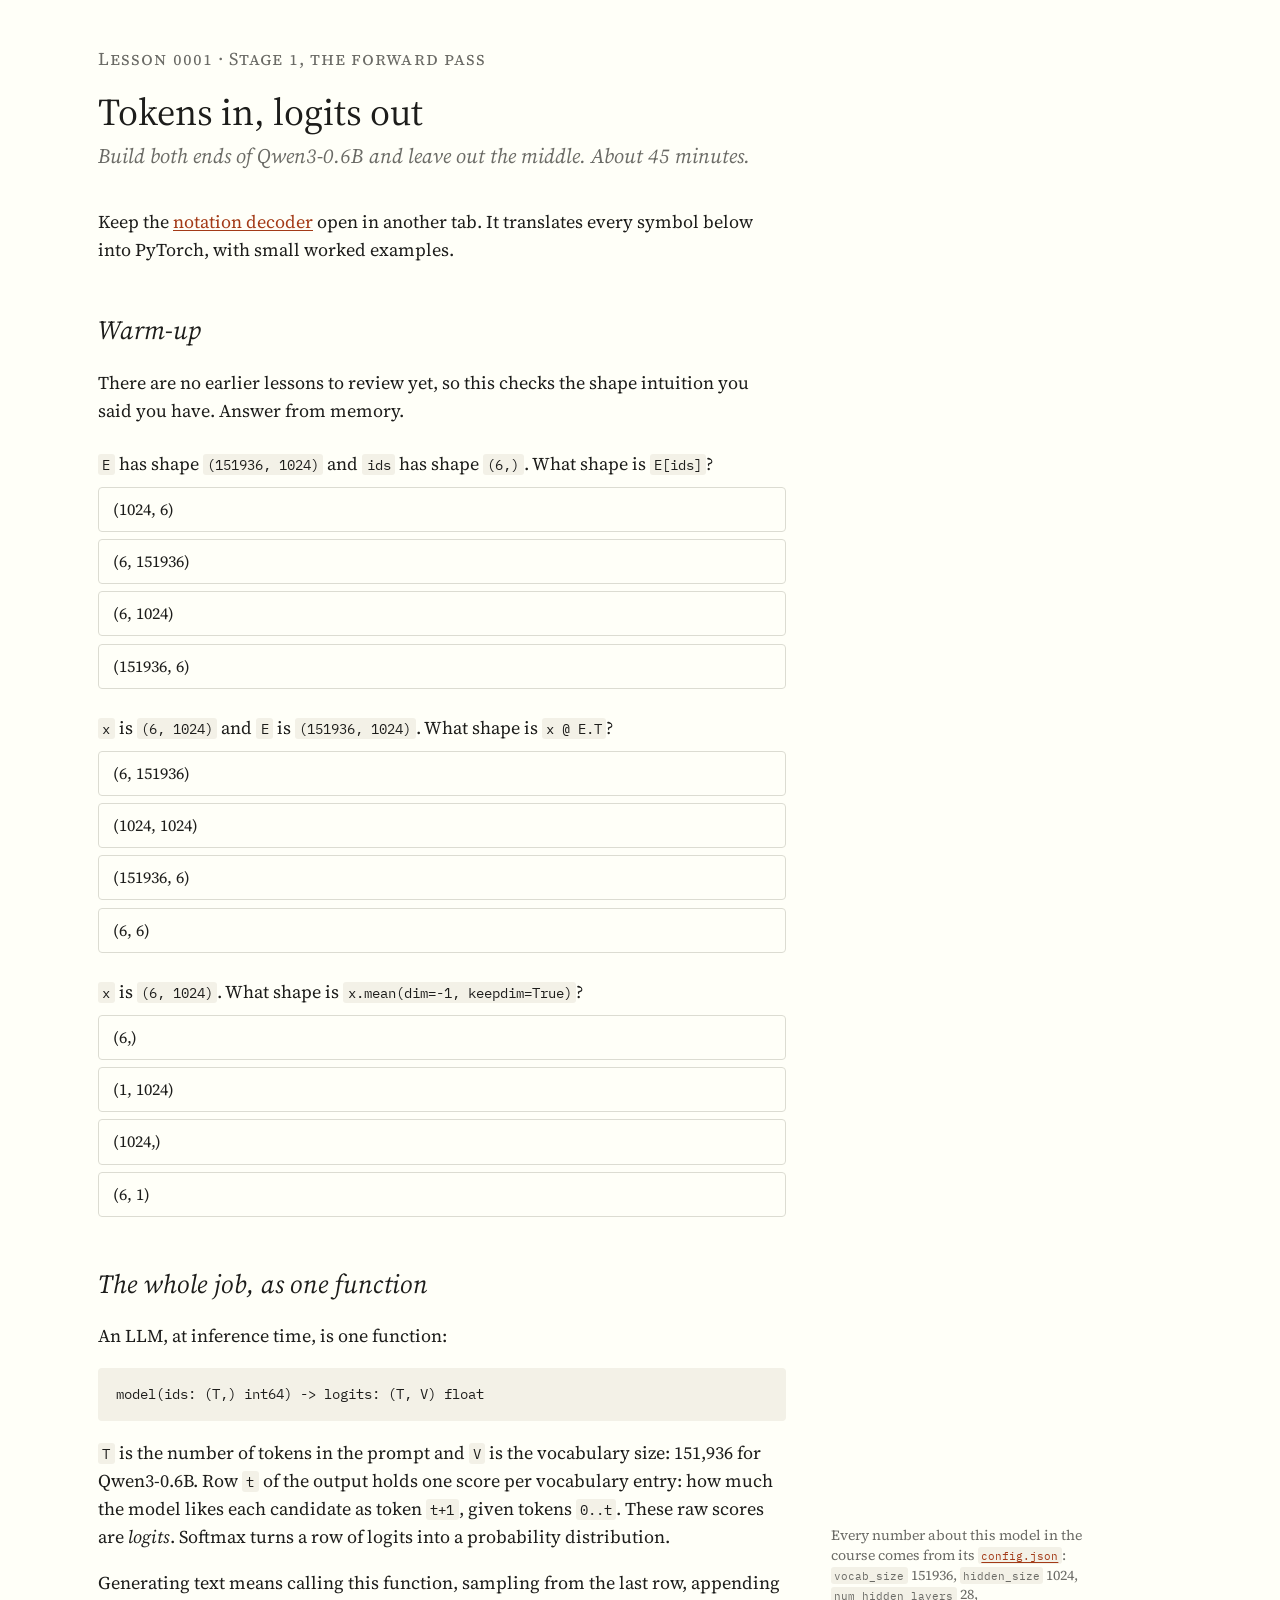
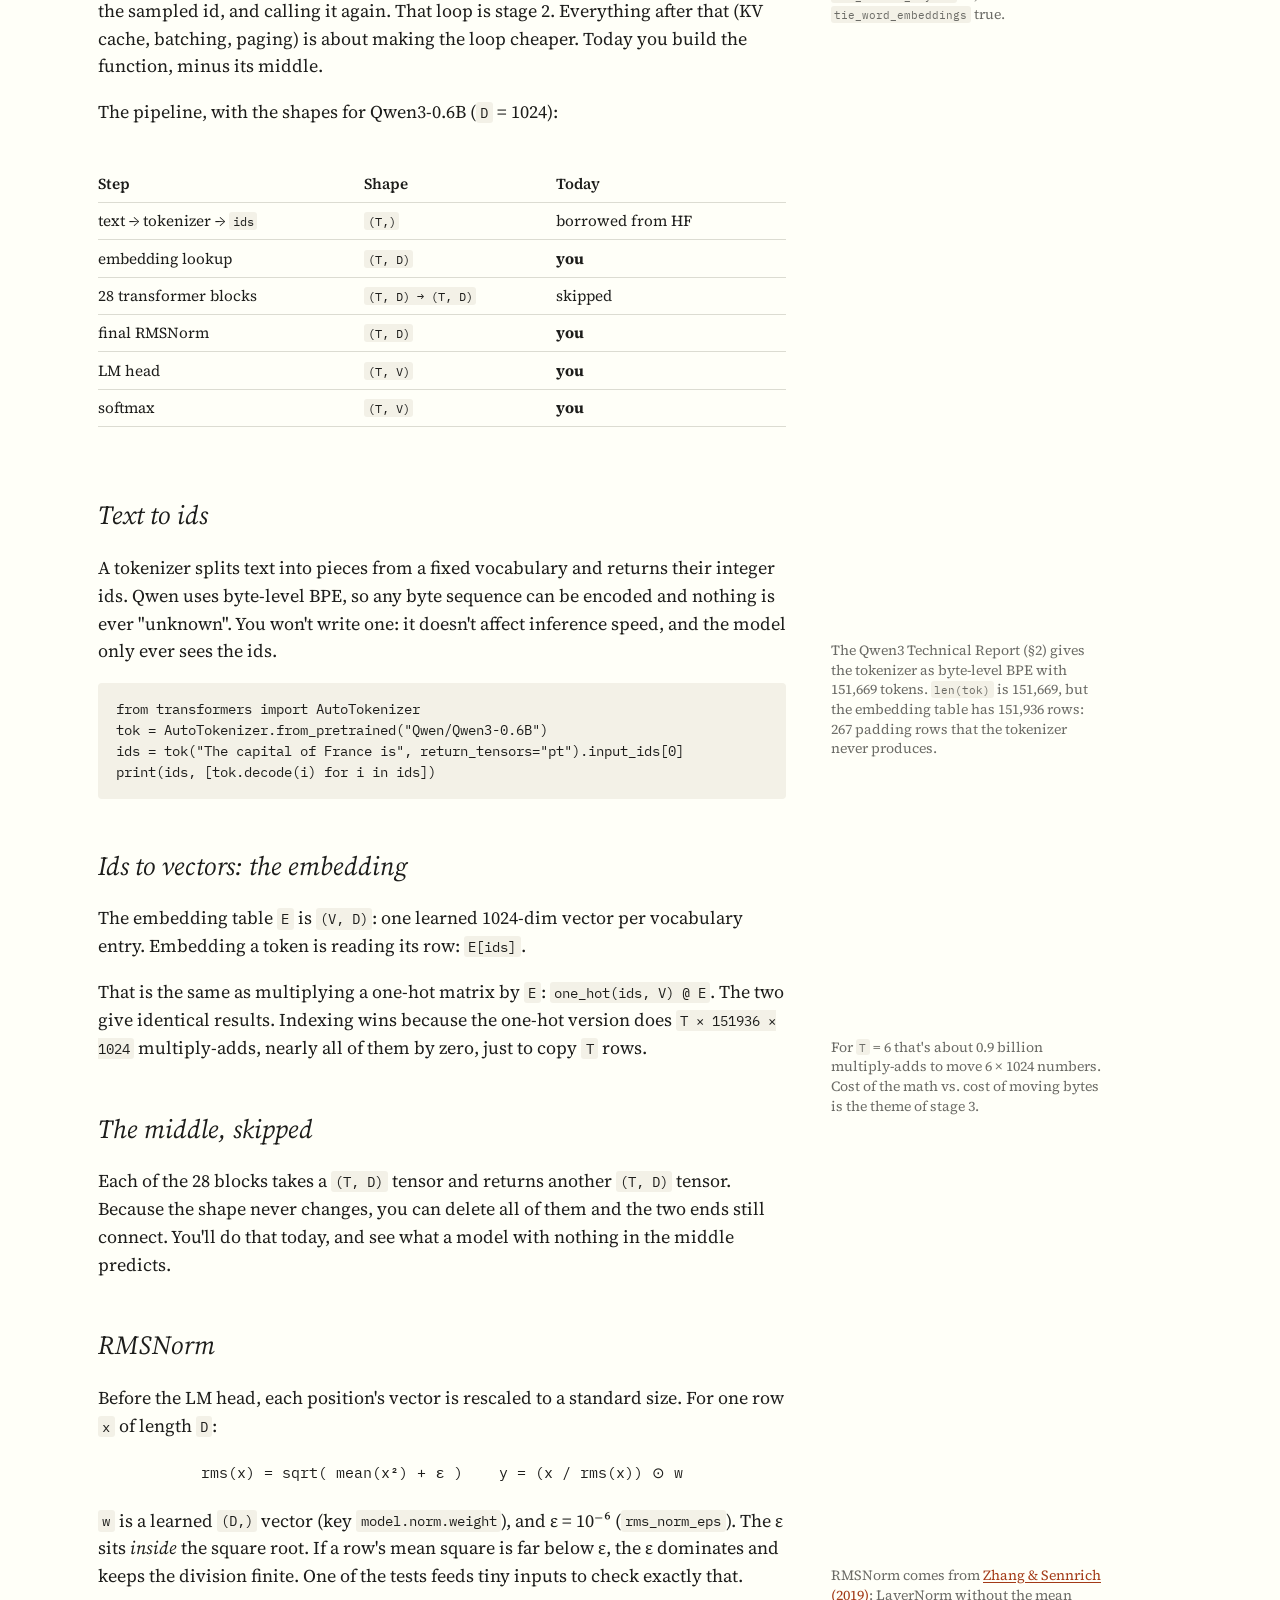
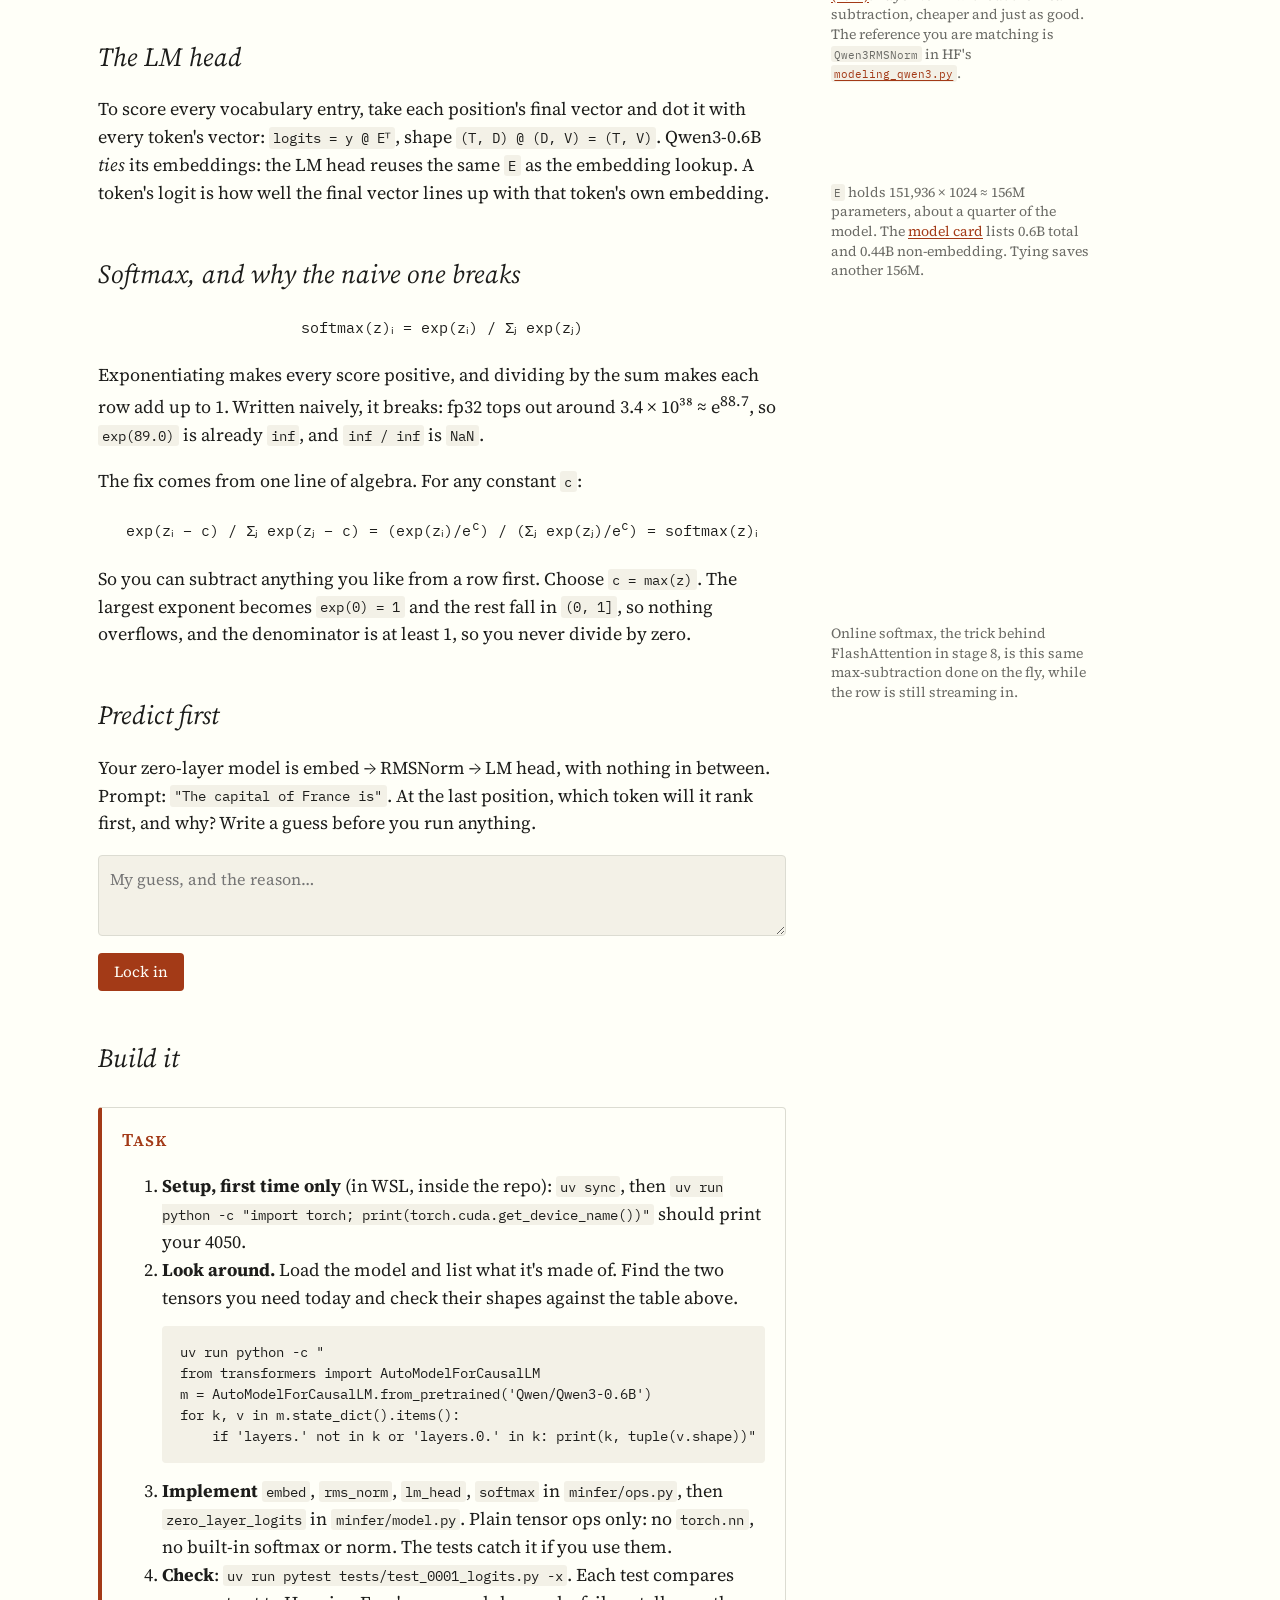
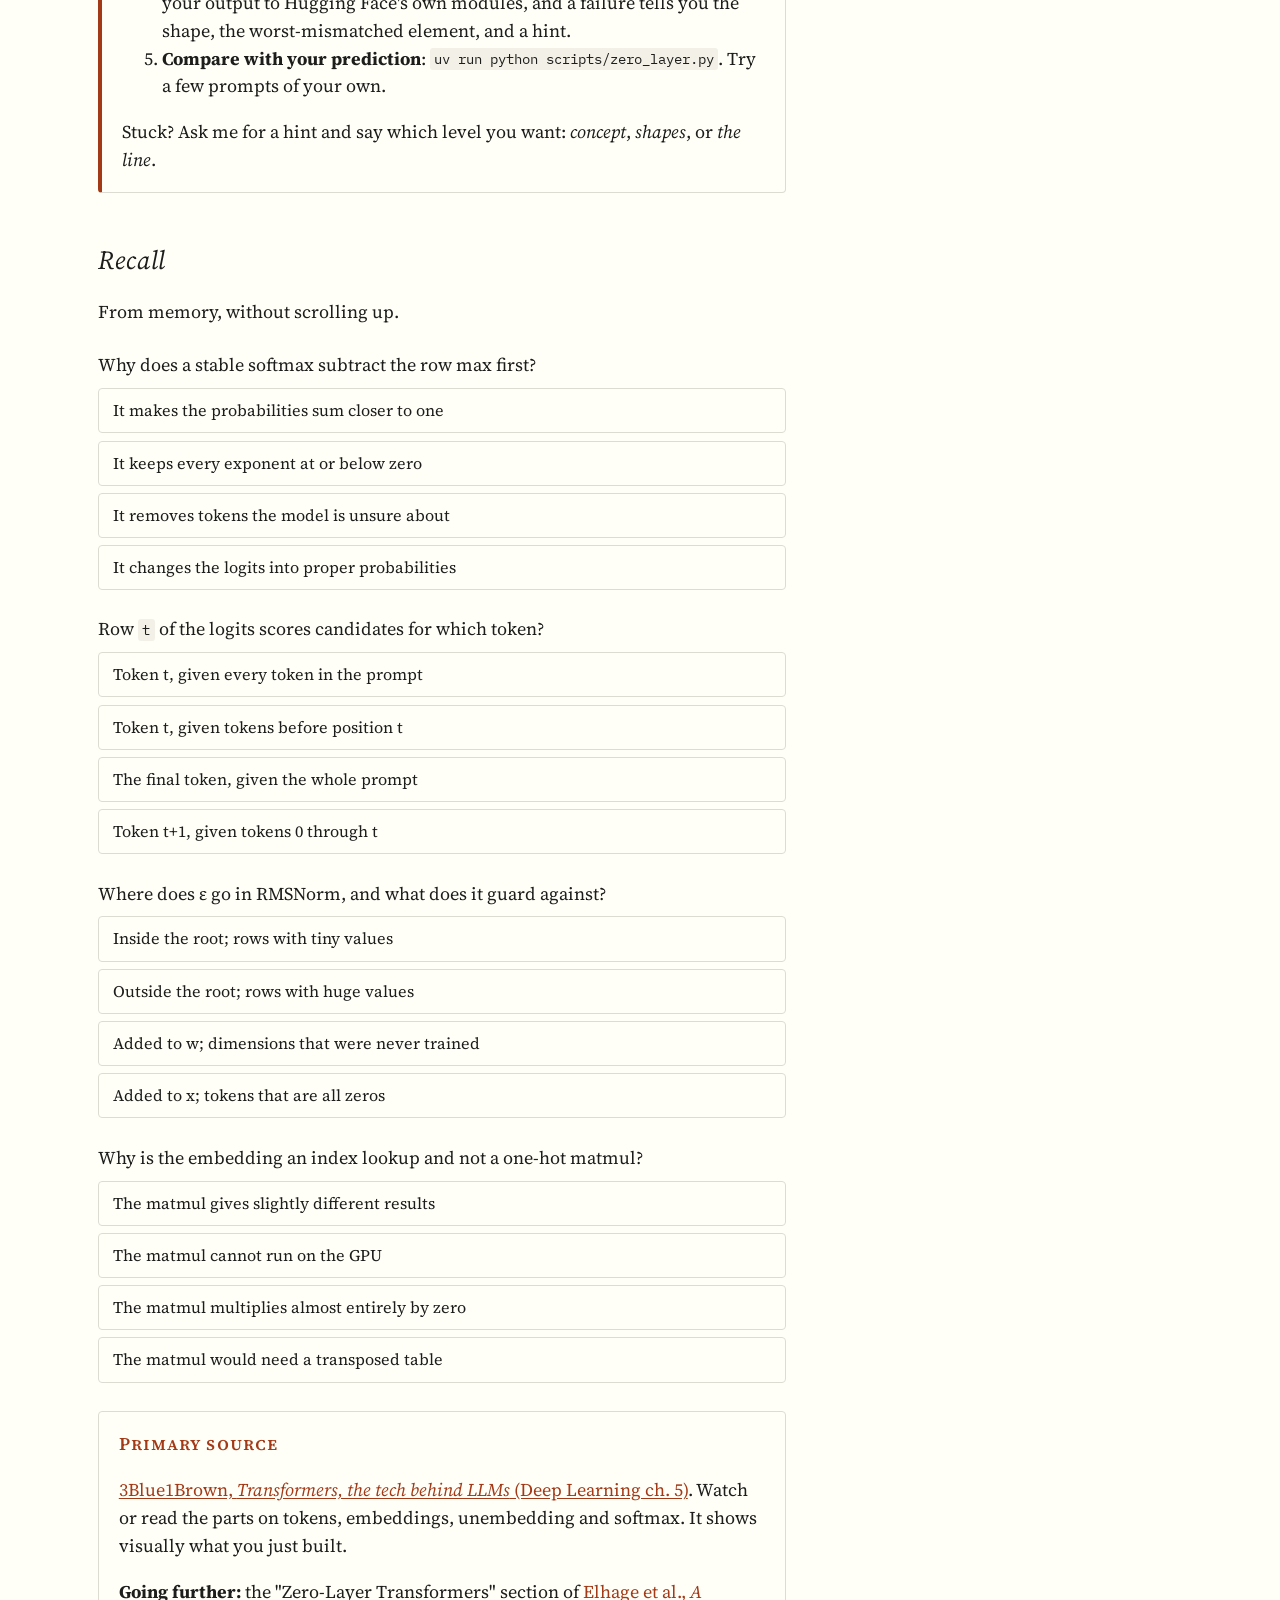
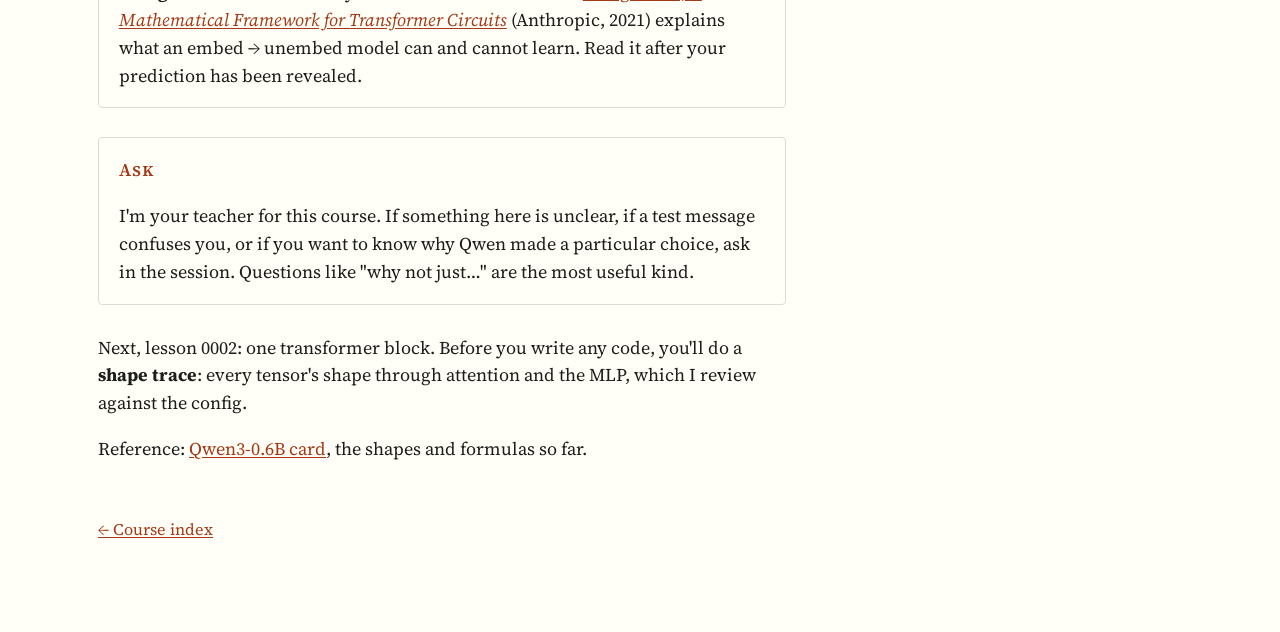
==== commit 169a1880: "Add notation decoder reference, link it from lesson 0001" ====
--- a/lessons/0001-tokens-in-logits-out.html
+++ b/lessons/0001-tokens-in-logits-out.html
@@ -12,6 +12,7 @@
 <p class="kicker">Lesson 0001 · Stage 1, the forward pass</p>
 <h1>Tokens in, logits out</h1>
 <p class="subtitle">Build both ends of Qwen3-0.6B and leave out the middle. About 45 minutes.</p>
+<p>Keep the <a href="../reference/notation.html">notation decoder</a> open in another tab. It translates every symbol below into PyTorch, with small worked examples.</p>
 
 <section data-quiz-set>
 <h2>Warm-up</h2>
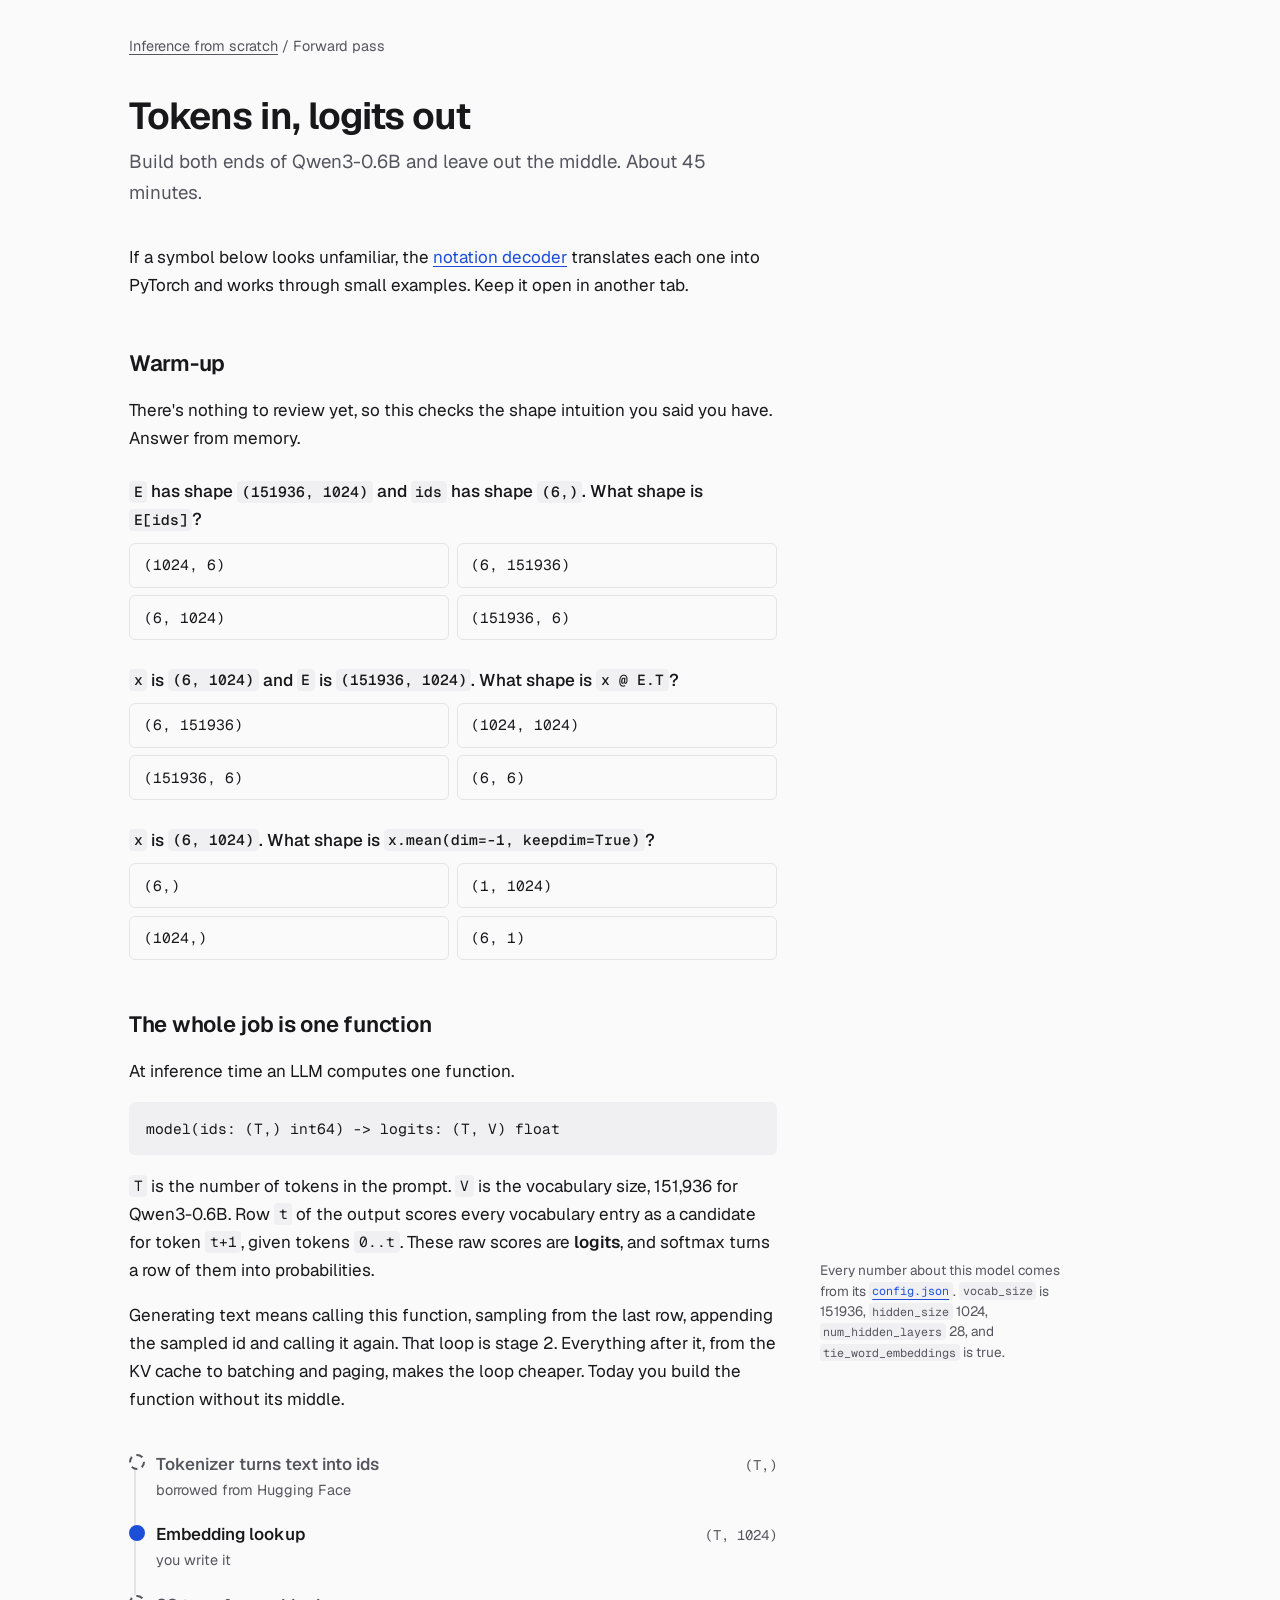
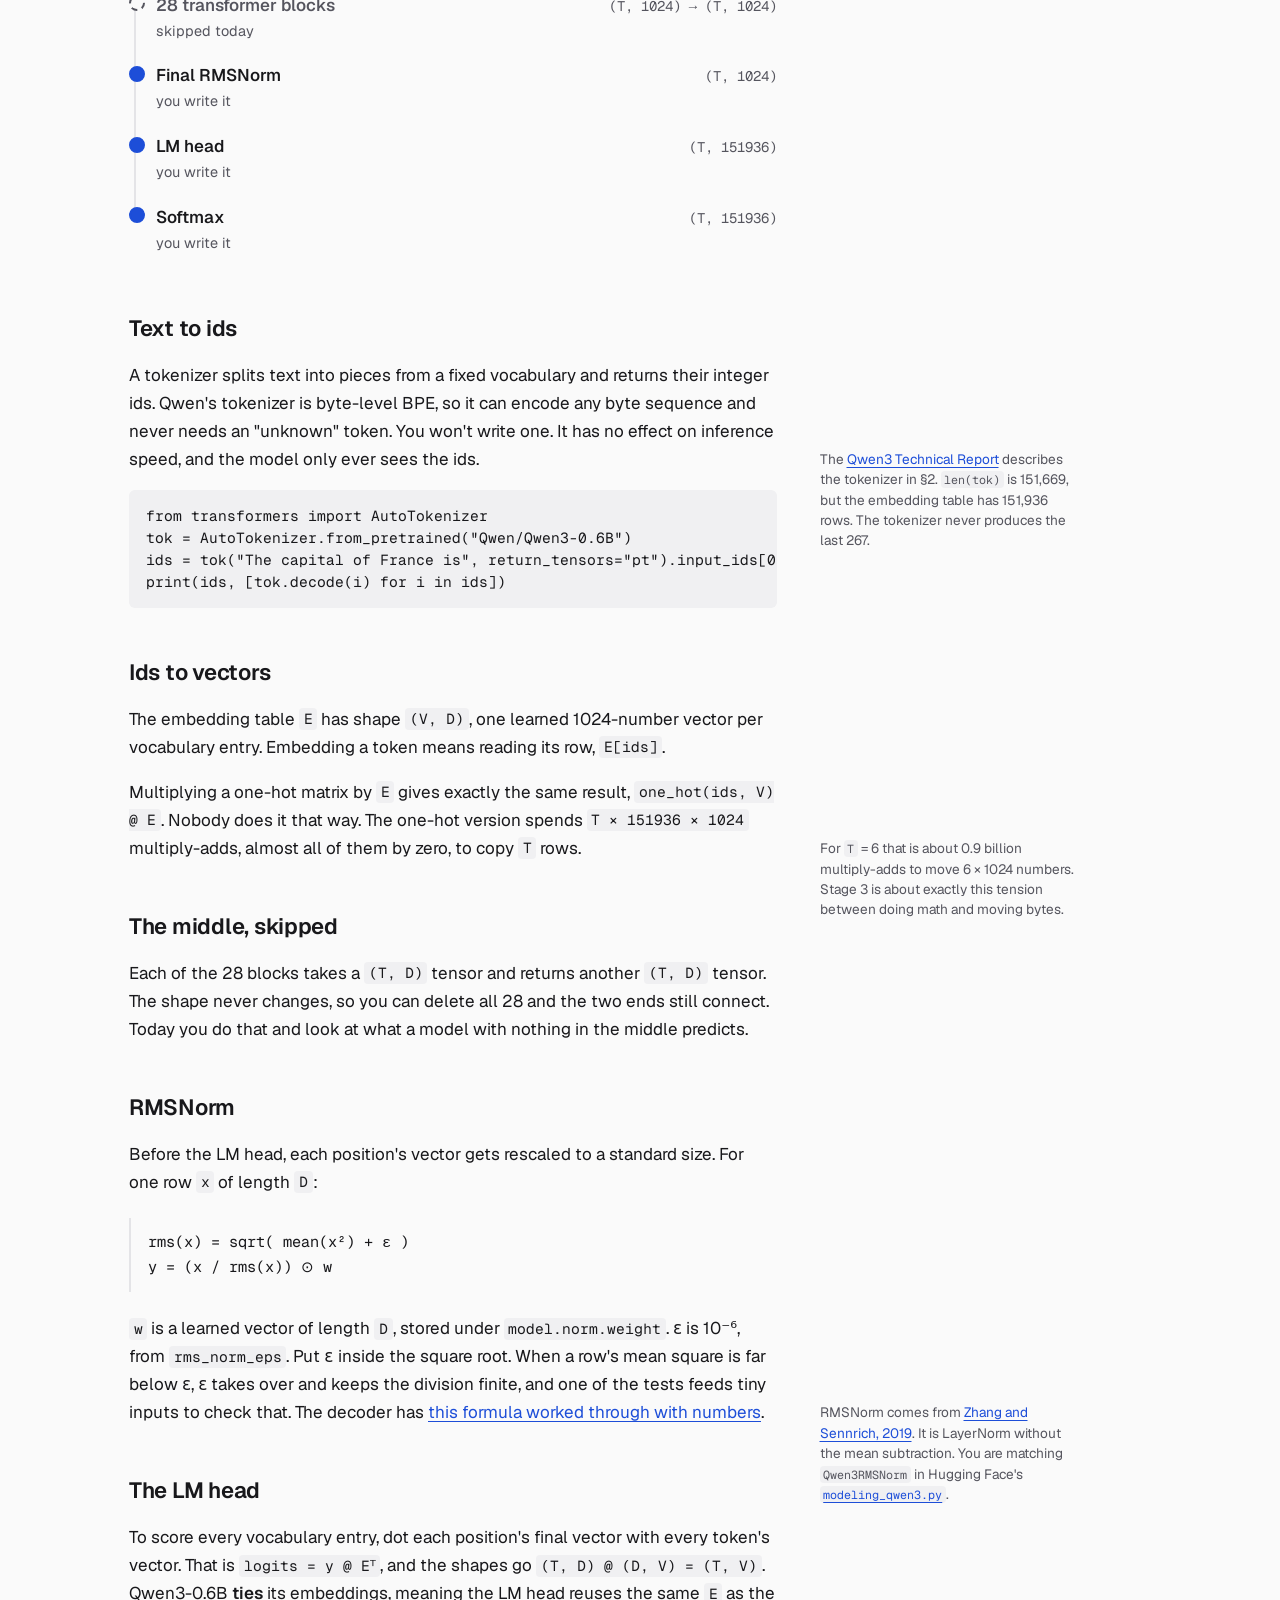
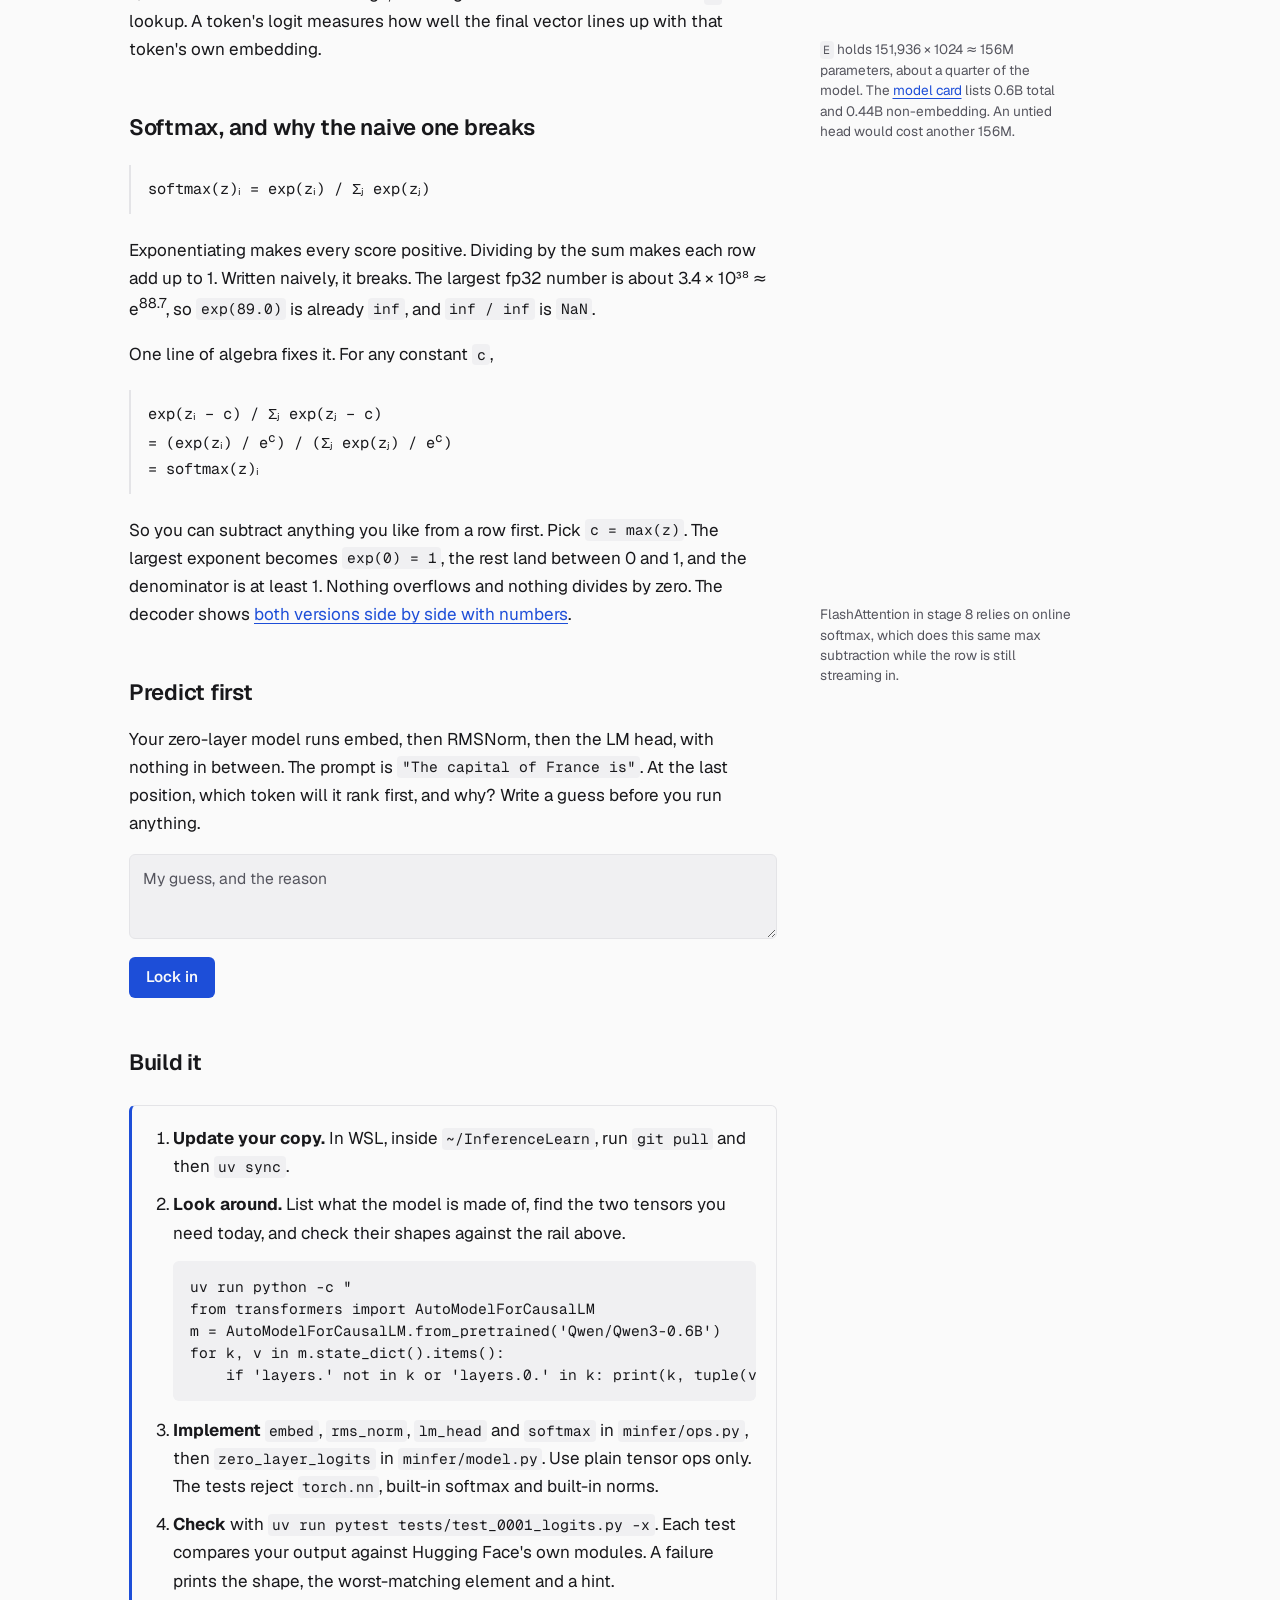
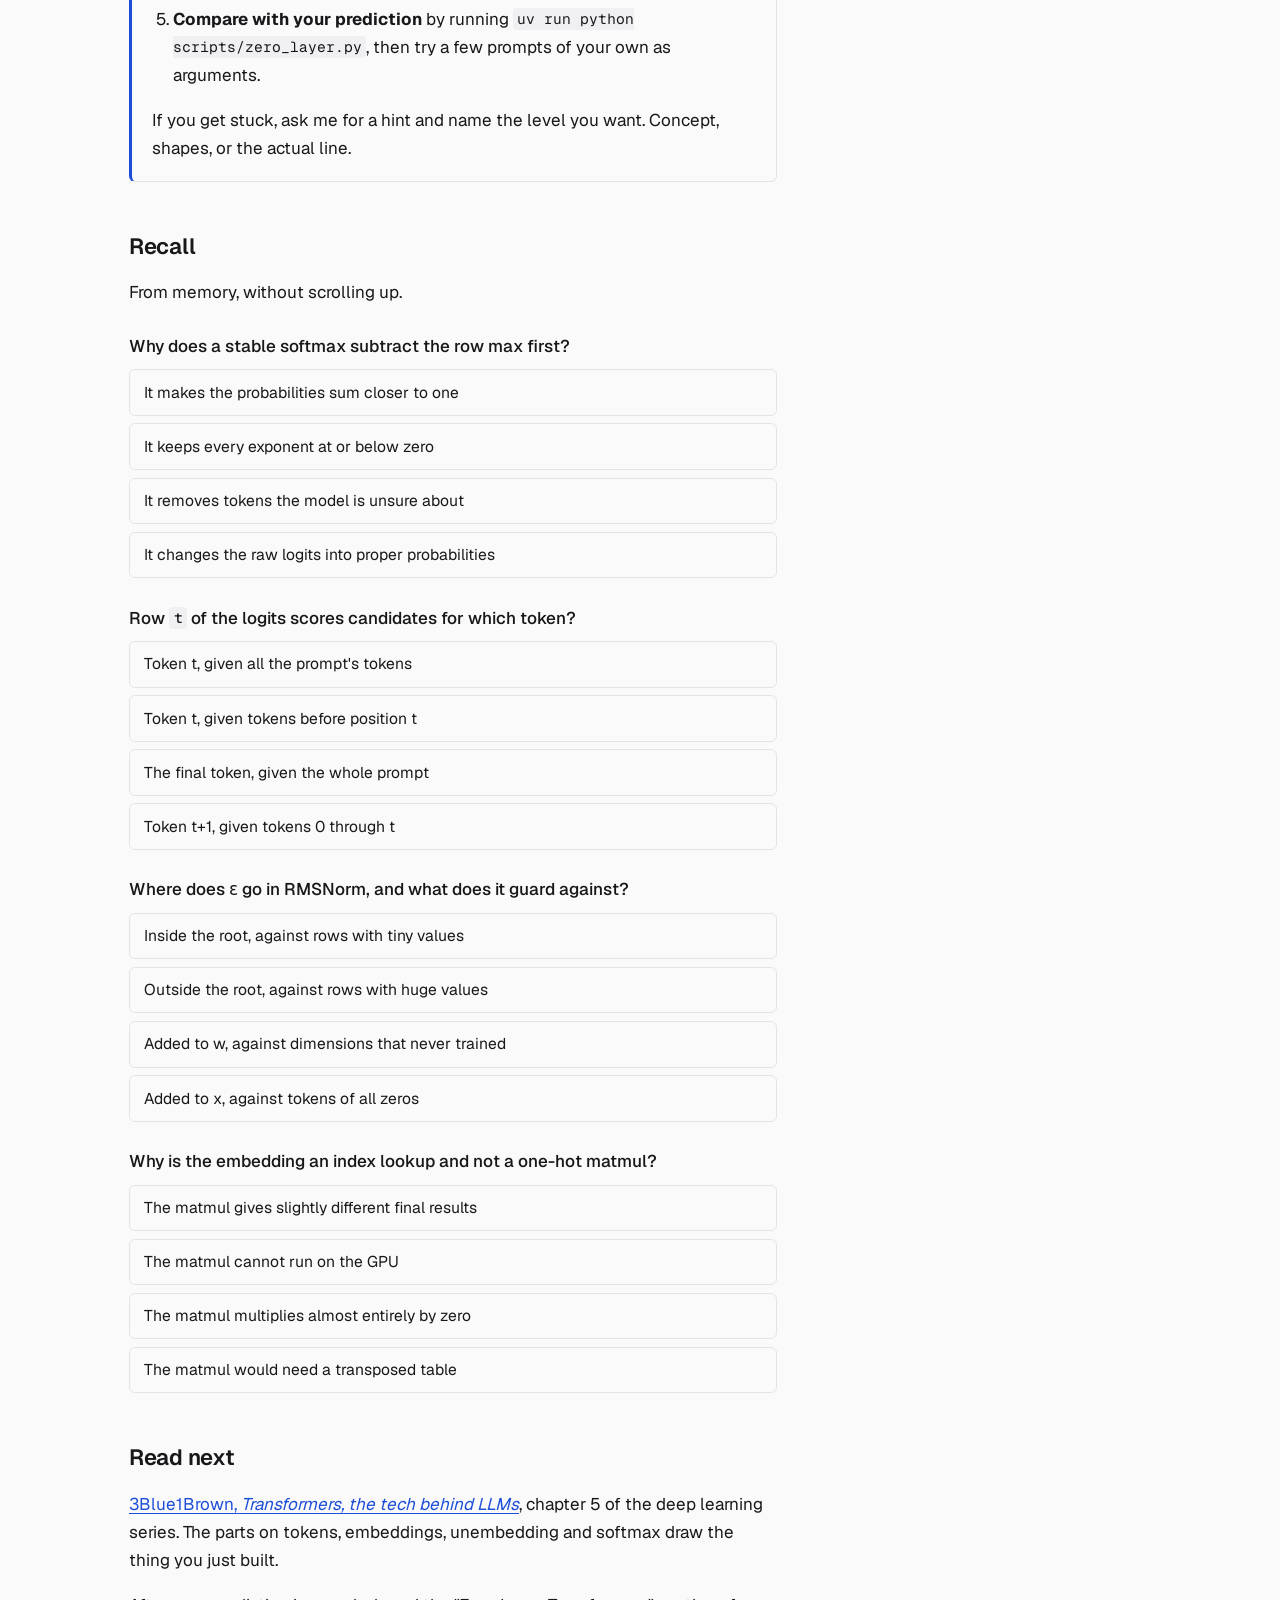
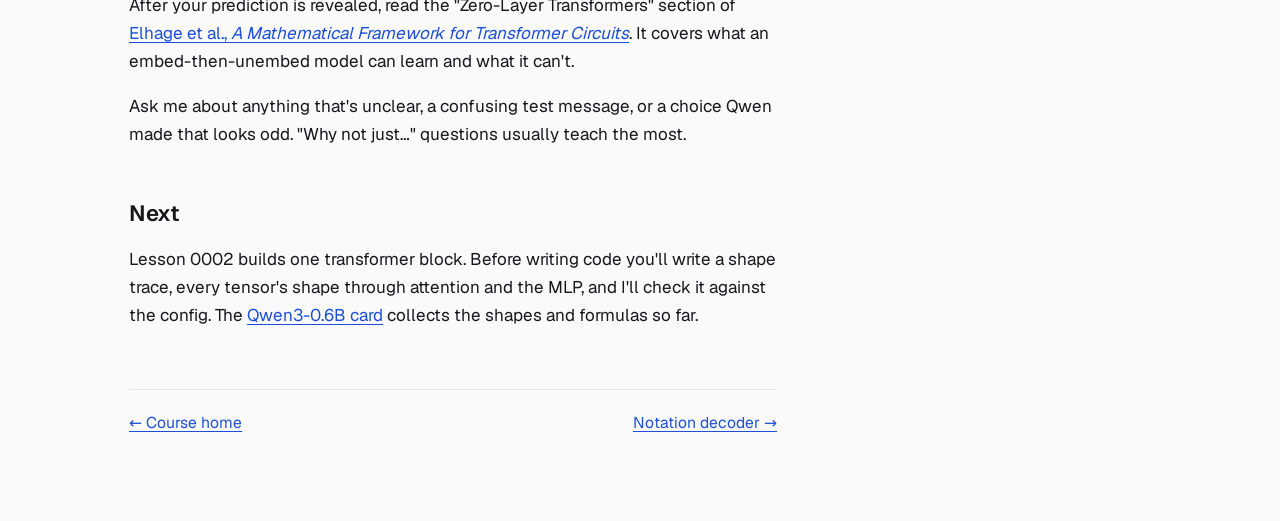
==== commit f91c6fb1: "Restyle course pages: Geist, single blue accent, pipeline rail, plainer copy" ====
--- a/lessons/0001-tokens-in-logits-out.html
+++ b/lessons/0001-tokens-in-logits-out.html
@@ -4,123 +4,121 @@
 <meta charset="utf-8">
 <meta name="viewport" content="width=device-width, initial-scale=1">
 <title>Tokens In, Logits Out</title>
+<link rel="preload" href="../assets/fonts/geist-latin-wght-normal.woff2" as="font" type="font/woff2" crossorigin>
 <link rel="stylesheet" href="../assets/course.css">
 </head>
 <body>
 <main>
 
-<p class="kicker">Lesson 0001 · Stage 1, the forward pass</p>
+<p class="crumbs"><a href="../index.html">Inference from scratch</a> / Forward pass</p>
 <h1>Tokens in, logits out</h1>
-<p class="subtitle">Build both ends of Qwen3-0.6B and leave out the middle. About 45 minutes.</p>
-<p>Keep the <a href="../reference/notation.html">notation decoder</a> open in another tab. It translates every symbol below into PyTorch, with small worked examples.</p>
+<p class="lede">Build both ends of Qwen3-0.6B and leave out the middle. About 45 minutes.</p>
+<p>If a symbol below looks unfamiliar, the <a href="../reference/notation.html">notation decoder</a> translates each one into PyTorch and works through small examples. Keep it open in another tab.</p>
 
 <section data-quiz-set>
 <h2>Warm-up</h2>
-<p>There are no earlier lessons to review yet, so this checks the shape intuition you said you have. Answer from memory.</p>
+<p>There's nothing to review yet, so this checks the shape intuition you said you have. Answer from memory.</p>
 
 <div class="quiz" data-answer="2">
   <p class="q"><code>E</code> has shape <code>(151936, 1024)</code> and <code>ids</code> has shape <code>(6,)</code>. What shape is <code>E[ids]</code>?</p>
-  <div class="opts"><button>(1024, 6)</button><button>(6, 151936)</button><button>(6, 1024)</button><button>(151936, 6)</button></div>
-  <p class="why">Indexing with a tensor of ids picks whole rows, one per id, in order. The 6 picked rows each keep their 1024 columns.</p>
+  <div class="opts short"><button>(1024, 6)</button><button>(6, 151936)</button><button>(6, 1024)</button><button>(151936, 6)</button></div>
+  <p class="why">Indexing with a tensor of ids picks whole rows, one per id, in order. Each of the 6 rows keeps its 1024 columns.</p>
 </div>
 
 <div class="quiz" data-answer="0">
   <p class="q"><code>x</code> is <code>(6, 1024)</code> and <code>E</code> is <code>(151936, 1024)</code>. What shape is <code>x @ E.T</code>?</p>
-  <div class="opts"><button>(6, 151936)</button><button>(1024, 1024)</button><button>(151936, 6)</button><button>(6, 6)</button></div>
-  <p class="why"><code>(6, 1024) @ (1024, 151936)</code>: the inner 1024s cancel and the outer dims survive. That is one number per (position, vocabulary entry) pair.</p>
+  <div class="opts short"><button>(6, 151936)</button><button>(1024, 1024)</button><button>(151936, 6)</button><button>(6, 6)</button></div>
+  <p class="why"><code>(6, 1024) @ (1024, 151936)</code>. The inner 1024s cancel and the outer dims survive, giving one number per position and vocabulary entry.</p>
 </div>
 
 <div class="quiz" data-answer="3">
   <p class="q"><code>x</code> is <code>(6, 1024)</code>. What shape is <code>x.mean(dim=-1, keepdim=True)</code>?</p>
-  <div class="opts"><button>(6,)</button><button>(1, 1024)</button><button>(1024,)</button><button>(6, 1)</button></div>
-  <p class="why">Reducing the last dim with <code>keepdim=True</code> leaves a size-1 dim behind, so <code>x / x.mean(-1, keepdim=True)</code> broadcasts one value across each row. Without it you get <code>(6,)</code>, which broadcasts against the <em>wrong</em> dim, or fails.</p>
+  <div class="opts short"><button>(6,)</button><button>(1, 1024)</button><button>(1024,)</button><button>(6, 1)</button></div>
+  <p class="why">With <code>keepdim=True</code> the reduced dim stays as size 1, so <code>x / x.mean(-1, keepdim=True)</code> divides each row by its own mean. Without it you get <code>(6,)</code>, which broadcasts against the columns and gives the wrong answer or an error.</p>
 </div>
 <p class="quiz-score"></p>
 </section>
 
-<h2>The whole job, as one function</h2>
+<h2>The whole job is one function</h2>
 
-<p>An LLM, at inference time, is one function:</p>
+<p>At inference time an LLM computes one function.</p>
 <pre><code>model(ids: (T,) int64) -&gt; logits: (T, V) float</code></pre>
-<p><code>T</code> is the number of tokens in the prompt and <code>V</code> is the vocabulary size: 151,936 for Qwen3-0.6B. Row <code>t</code> of the output holds one score per vocabulary entry: how much the model likes each candidate as token <code>t+1</code>, given tokens <code>0..t</code>. These raw scores are <dfn>logits</dfn>. Softmax turns a row of logits into a probability distribution.
-<span class="sn">Every number about this model in the course comes from its <a href="https://huggingface.co/Qwen/Qwen3-0.6B/blob/main/config.json"><code>config.json</code></a>: <code>vocab_size</code> 151936, <code>hidden_size</code> 1024, <code>num_hidden_layers</code> 28, <code>tie_word_embeddings</code> true.</span></p>
+<p><code>T</code> is the number of tokens in the prompt. <code>V</code> is the vocabulary size, 151,936 for Qwen3-0.6B. Row <code>t</code> of the output scores every vocabulary entry as a candidate for token <code>t+1</code>, given tokens <code>0..t</code>. These raw scores are <dfn>logits</dfn>, and softmax turns a row of them into probabilities.
+<span class="sn">Every number about this model comes from its <a href="https://huggingface.co/Qwen/Qwen3-0.6B/blob/main/config.json"><code>config.json</code></a>. <code>vocab_size</code> is 151936, <code>hidden_size</code> 1024, <code>num_hidden_layers</code> 28, and <code>tie_word_embeddings</code> is true.</span></p>
 
-<p>Generating text means calling this function, sampling from the last row, appending the sampled id, and calling it again. That loop is stage 2. Everything after that (KV cache, batching, paging) is about making the loop cheaper. Today you build the function, minus its middle.</p>
+<p>Generating text means calling this function, sampling from the last row, appending the sampled id and calling it again. That loop is stage 2. Everything after it, from the KV cache to batching and paging, makes the loop cheaper. Today you build the function without its middle.</p>
 
-<p>The pipeline, with the shapes for Qwen3-0.6B (<code>D</code> = 1024):</p>
-<div class="table-wrap"><table>
-<tr><th>Step</th><th>Shape</th><th>Today</th></tr>
-<tr><td>text → tokenizer → <code>ids</code></td><td><code>(T,)</code></td><td>borrowed from HF</td></tr>
-<tr><td>embedding lookup</td><td><code>(T, D)</code></td><td><strong>you</strong></td></tr>
-<tr><td>28 transformer blocks</td><td><code>(T, D) → (T, D)</code></td><td>skipped</td></tr>
-<tr><td>final RMSNorm</td><td><code>(T, D)</code></td><td><strong>you</strong></td></tr>
-<tr><td>LM head</td><td><code>(T, V)</code></td><td><strong>you</strong></td></tr>
-<tr><td>softmax</td><td><code>(T, V)</code></td><td><strong>you</strong></td></tr>
-</table></div>
+<ol class="rail" aria-label="The forward pass, with shapes for Qwen3-0.6B">
+  <li class="skip"><span class="what">Tokenizer turns text into ids<small>borrowed from Hugging Face</small></span><span class="shape">(T,)</span></li>
+  <li class="you"><span class="what">Embedding lookup<small>you write it</small></span><span class="shape">(T, 1024)</span></li>
+  <li class="skip"><span class="what">28 transformer blocks<small>skipped today</small></span><span class="shape">(T, 1024) → (T, 1024)</span></li>
+  <li class="you"><span class="what">Final RMSNorm<small>you write it</small></span><span class="shape">(T, 1024)</span></li>
+  <li class="you"><span class="what">LM head<small>you write it</small></span><span class="shape">(T, 151936)</span></li>
+  <li class="you"><span class="what">Softmax<small>you write it</small></span><span class="shape">(T, 151936)</span></li>
+</ol>
 
 <h2>Text to ids</h2>
-<p>A tokenizer splits text into pieces from a fixed vocabulary and returns their integer ids. Qwen uses byte-level BPE, so any byte sequence can be encoded and nothing is ever "unknown". You won't write one: it doesn't affect inference speed, and the model only ever sees the ids.
-<span class="sn">The Qwen3 Technical Report (§2) gives the tokenizer as byte-level BPE with 151,669 tokens. <code>len(tok)</code> is 151,669, but the embedding table has 151,936 rows: 267 padding rows that the tokenizer never produces.</span></p>
+<p>A tokenizer splits text into pieces from a fixed vocabulary and returns their integer ids. Qwen's tokenizer is byte-level BPE, so it can encode any byte sequence and never needs an "unknown" token. You won't write one. It has no effect on inference speed, and the model only ever sees the ids.
+<span class="sn">The <a href="https://arxiv.org/abs/2505.09388">Qwen3 Technical Report</a> describes the tokenizer in §2. <code>len(tok)</code> is 151,669, but the embedding table has 151,936 rows. The tokenizer never produces the last 267.</span></p>
 <pre><code>from transformers import AutoTokenizer
 tok = AutoTokenizer.from_pretrained("Qwen/Qwen3-0.6B")
 ids = tok("The capital of France is", return_tensors="pt").input_ids[0]
 print(ids, [tok.decode(i) for i in ids])</code></pre>
 
-<h2>Ids to vectors: the embedding</h2>
-<p>The embedding table <code>E</code> is <code>(V, D)</code>: one learned 1024-dim vector per vocabulary entry. Embedding a token is reading its row: <code>E[ids]</code>.</p>
-<p>That is the same as multiplying a one-hot matrix by <code>E</code>: <code>one_hot(ids, V) @ E</code>. The two give identical results. Indexing wins because the one-hot version does <code>T × 151936 × 1024</code> multiply-adds, nearly all of them by zero, just to copy <code>T</code> rows.
-<span class="sn">For <code>T</code> = 6 that's about 0.9 billion multiply-adds to move 6 × 1024 numbers. Cost of the math vs. cost of moving bytes is the theme of stage 3.</span></p>
+<h2>Ids to vectors</h2>
+<p>The embedding table <code>E</code> has shape <code>(V, D)</code>, one learned 1024-number vector per vocabulary entry. Embedding a token means reading its row, <code>E[ids]</code>.</p>
+<p>Multiplying a one-hot matrix by <code>E</code> gives exactly the same result, <code>one_hot(ids, V) @ E</code>. Nobody does it that way. The one-hot version spends <code>T × 151936 × 1024</code> multiply-adds, almost all of them by zero, to copy <code>T</code> rows.
+<span class="sn">For <code>T</code> = 6 that is about 0.9 billion multiply-adds to move 6 × 1024 numbers. Stage 3 is about exactly this tension between doing math and moving bytes.</span></p>
 
 <h2>The middle, skipped</h2>
-<p>Each of the 28 blocks takes a <code>(T, D)</code> tensor and returns another <code>(T, D)</code> tensor. Because the shape never changes, you can delete all of them and the two ends still connect. You'll do that today, and see what a model with nothing in the middle predicts.</p>
+<p>Each of the 28 blocks takes a <code>(T, D)</code> tensor and returns another <code>(T, D)</code> tensor. The shape never changes, so you can delete all 28 and the two ends still connect. Today you do that and look at what a model with nothing in the middle predicts.</p>
 
 <h2>RMSNorm</h2>
-<p>Before the LM head, each position's vector is rescaled to a standard size. For one row <code>x</code> of length <code>D</code>:</p>
-<p class="math">rms(x) = sqrt( mean(x²) + ε )&nbsp;&nbsp;&nbsp;&nbsp;y = (x / rms(x)) ⊙ w</p>
-<p><code>w</code> is a learned <code>(D,)</code> vector (key <code>model.norm.weight</code>), and ε = 10⁻⁶ (<code>rms_norm_eps</code>). The ε sits <em>inside</em> the square root. If a row's mean square is far below ε, the ε dominates and keeps the division finite. One of the tests feeds tiny inputs to check exactly that.
-<span class="sn">RMSNorm comes from <a href="https://arxiv.org/abs/1910.07467">Zhang &amp; Sennrich (2019)</a>: LayerNorm without the mean subtraction, cheaper and just as good. The reference you are matching is <code>Qwen3RMSNorm</code> in HF's <a href="https://github.com/huggingface/transformers/blob/main/src/transformers/models/qwen3/modeling_qwen3.py"><code>modeling_qwen3.py</code></a>.</span></p>
+<p>Before the LM head, each position's vector gets rescaled to a standard size. For one row <code>x</code> of length <code>D</code>:</p>
+<p class="math">rms(x) = sqrt( mean(x²) + ε )<br>y = (x / rms(x)) ⊙ w</p>
+<p><code>w</code> is a learned vector of length <code>D</code>, stored under <code>model.norm.weight</code>. ε is 10⁻⁶, from <code>rms_norm_eps</code>. Put ε inside the square root. When a row's mean square is far below ε, ε takes over and keeps the division finite, and one of the tests feeds tiny inputs to check that. The decoder has <a href="../reference/notation.html#rmsnorm">this formula worked through with numbers</a>.
+<span class="sn">RMSNorm comes from <a href="https://arxiv.org/abs/1910.07467">Zhang and Sennrich, 2019</a>. It is LayerNorm without the mean subtraction. You are matching <code>Qwen3RMSNorm</code> in Hugging Face's <a href="https://github.com/huggingface/transformers/blob/main/src/transformers/models/qwen3/modeling_qwen3.py"><code>modeling_qwen3.py</code></a>.</span></p>
 
 <h2>The LM head</h2>
-<p>To score every vocabulary entry, take each position's final vector and dot it with every token's vector: <code>logits = y @ Eᵀ</code>, shape <code>(T, D) @ (D, V) = (T, V)</code>. Qwen3-0.6B <dfn>ties</dfn> its embeddings: the LM head reuses the same <code>E</code> as the embedding lookup. A token's logit is how well the final vector lines up with that token's own embedding.
-<span class="sn"><code>E</code> holds 151,936 × 1024 ≈ 156M parameters, about a quarter of the model. The <a href="https://huggingface.co/Qwen/Qwen3-0.6B">model card</a> lists 0.6B total and 0.44B non-embedding. Tying saves another 156M.</span></p>
+<p>To score every vocabulary entry, dot each position's final vector with every token's vector. That is <code>logits = y @ Eᵀ</code>, and the shapes go <code>(T, D) @ (D, V) = (T, V)</code>. Qwen3-0.6B <dfn>ties</dfn> its embeddings, meaning the LM head reuses the same <code>E</code> as the lookup. A token's logit measures how well the final vector lines up with that token's own embedding.
+<span class="sn"><code>E</code> holds 151,936 × 1024 ≈ 156M parameters, about a quarter of the model. The <a href="https://huggingface.co/Qwen/Qwen3-0.6B">model card</a> lists 0.6B total and 0.44B non-embedding. An untied head would cost another 156M.</span></p>
 
 <h2>Softmax, and why the naive one breaks</h2>
 <p class="math">softmax(z)ᵢ = exp(zᵢ) / Σⱼ exp(zⱼ)</p>
-<p>Exponentiating makes every score positive, and dividing by the sum makes each row add up to 1. Written naively, it breaks: fp32 tops out around 3.4 × 10³⁸ ≈ e<sup>88.7</sup>, so <code>exp(89.0)</code> is already <code>inf</code>, and <code>inf / inf</code> is <code>NaN</code>.</p>
-<p>The fix comes from one line of algebra. For any constant <code>c</code>:</p>
-<p class="math">exp(zᵢ − c) / Σⱼ exp(zⱼ − c) = (exp(zᵢ)/e<sup>c</sup>) / (Σⱼ exp(zⱼ)/e<sup>c</sup>) = softmax(z)ᵢ</p>
-<p>So you can subtract anything you like from a row first. Choose <code>c = max(z)</code>. The largest exponent becomes <code>exp(0) = 1</code> and the rest fall in <code>(0, 1]</code>, so nothing overflows, and the denominator is at least 1, so you never divide by zero.
-<span class="sn">Online softmax, the trick behind FlashAttention in stage 8, is this same max-subtraction done on the fly, while the row is still streaming in.</span></p>
+<p>Exponentiating makes every score positive. Dividing by the sum makes each row add up to 1. Written naively, it breaks. The largest fp32 number is about 3.4 × 10³⁸ ≈ e<sup>88.7</sup>, so <code>exp(89.0)</code> is already <code>inf</code>, and <code>inf / inf</code> is <code>NaN</code>.</p>
+<p>One line of algebra fixes it. For any constant <code>c</code>,</p>
+<p class="math">exp(zᵢ − c) / Σⱼ exp(zⱼ − c)<br>= (exp(zᵢ) / e<sup>c</sup>) / (Σⱼ exp(zⱼ) / e<sup>c</sup>)<br>= softmax(z)ᵢ</p>
+<p>So you can subtract anything you like from a row first. Pick <code>c = max(z)</code>. The largest exponent becomes <code>exp(0) = 1</code>, the rest land between 0 and 1, and the denominator is at least 1. Nothing overflows and nothing divides by zero. The decoder shows <a href="../reference/notation.html#softmax">both versions side by side with numbers</a>.
+<span class="sn">FlashAttention in stage 8 relies on online softmax, which does this same max subtraction while the row is still streaming in.</span></p>
 
 <h2>Predict first</h2>
 <div class="predict" data-key="0001-zero-layer">
-  <p>Your zero-layer model is embed → RMSNorm → LM head, with nothing in between. Prompt: <code>"The capital of France is"</code>. At the last position, which token will it rank first, and why? Write a guess before you run anything.</p>
-  <textarea placeholder="My guess, and the reason…"></textarea>
+  <p>Your zero-layer model runs embed, then RMSNorm, then the LM head, with nothing in between. The prompt is <code>"The capital of France is"</code>. At the last position, which token will it rank first, and why? Write a guess before you run anything.</p>
+  <textarea aria-label="Your prediction" placeholder="My guess, and the reason"></textarea>
   <button>Lock in</button>
   <div class="reveal">
-    <p><strong>It predicts the token it was just given.</strong> After <code>' is'</code> the top pick is <code>' is'</code>, after <code>' France'</code> it is <code>' France'</code>, each with probability ≈ 1.00. Over a 272-token paragraph, measured on your 4050, the argmax was the current input token at 271 of 272 positions.</p>
-    <p>Why: with tied weights, the logit for candidate <code>j</code> is (a rescaled copy of <code>e<sub>t</sub></code>) · <code>e<sub>j</sub></code>, and a vector lines up best with itself. The runners-up are its nearest neighbours in embedding space: <code>'France'</code>, <code>' france'</code>, <code>'法国'</code>. The one miss is a nice illustration: after <code>' their'</code> the top pick was <code>'他们的'</code>, Chinese for "their", with <code>' their'</code> 0.9 logits behind. Translations end up as near neighbours.</p>
-    <p>The deeper reason is that a model with no middle can at best learn a bigram table (Elhage et al., below). With tied weights it can't even do that, because the score table <code>E diag(w) Eᵀ</code> is symmetric up to a per-row scale: "of → the" has to score the same as "the → of", and every token's own entry dominates its row. So every bit of next-token knowledge in this model lives in the 28 blocks you skipped. The real model's answer after <code>' is'</code> is <code>' Paris'</code> at 0.66.</p>
-    <p>One more measurement: those self-scores are around <strong>116</strong>, past the e<sup>88.7</sup> fp32 limit. A naive softmax returns <code>NaN</code> on this model's real output, not only on the contrived test.</p>
+    <p><strong>It predicts the token it was just given.</strong> After <code>' is'</code> the top pick is <code>' is'</code>, after <code>' France'</code> it's <code>' France'</code>, each at probability ≈ 1.00. Over a 272-token paragraph, measured on your 4050, the argmax was the current input token at 271 of 272 positions.</p>
+    <p>Tied weights are why. The model scores candidate <code>j</code> by dotting <code>e<sub>j</sub></code> with a rescaled copy of the input's own embedding <code>e<sub>t</sub></code>, and a vector lines up best with itself. The runners-up are its nearest neighbours in embedding space, <code>'France'</code>, <code>' france'</code> and <code>'法国'</code>. The one miss was after <code>' their'</code>, where the top pick was <code>'他们的'</code>, Chinese for "their", with <code>' their'</code> 0.9 logits behind. Translations end up as neighbours.</p>
+    <p>Elhage et al. show that a model with no middle can at best learn a table of bigram statistics. With tied weights it can't even do that. The score table <code>E diag(w) Eᵀ</code> is symmetric up to a per-row scale, so "of → the" has to score the same as "the → of", and every token's own entry dominates its row. Everything this model knows about what comes next lives in the 28 blocks you skipped. The full model's answer after <code>' is'</code> is <code>' Paris'</code> at 0.66.</p>
+    <p>One more measurement. Those self-scores sit around <strong>116</strong>, well past the e<sup>88.7</sup> limit. A naive softmax returns <code>NaN</code> on this model's real output, not only on the contrived test.</p>
   </div>
 </div>
 
 <h2>Build it</h2>
 <div class="task">
-<p class="label">Task</p>
 <ol>
-<li><strong>Setup, first time only</strong> (in WSL, inside the repo): <code>uv sync</code>, then <code>uv run python -c "import torch; print(torch.cuda.get_device_name())"</code> should print your 4050.</li>
-<li><strong>Look around.</strong> Load the model and list what it's made of. Find the two tensors you need today and check their shapes against the table above.
+<li><strong>Update your copy.</strong> In WSL, inside <code>~/InferenceLearn</code>, run <code>git pull</code> and then <code>uv sync</code>.</li>
+<li><strong>Look around.</strong> List what the model is made of, find the two tensors you need today, and check their shapes against the rail above.
 <pre><code>uv run python -c "
 from transformers import AutoModelForCausalLM
 m = AutoModelForCausalLM.from_pretrained('Qwen/Qwen3-0.6B')
 for k, v in m.state_dict().items():
     if 'layers.' not in k or 'layers.0.' in k: print(k, tuple(v.shape))"</code></pre></li>
-<li><strong>Implement</strong> <code>embed</code>, <code>rms_norm</code>, <code>lm_head</code>, <code>softmax</code> in <code>minfer/ops.py</code>, then <code>zero_layer_logits</code> in <code>minfer/model.py</code>. Plain tensor ops only: no <code>torch.nn</code>, no built-in softmax or norm. The tests catch it if you use them.</li>
-<li><strong>Check</strong>: <code>uv run pytest tests/test_0001_logits.py -x</code>. Each test compares your output to Hugging Face's own modules, and a failure tells you the shape, the worst-mismatched element, and a hint.</li>
-<li><strong>Compare with your prediction</strong>: <code>uv run python scripts/zero_layer.py</code>. Try a few prompts of your own.</li>
+<li><strong>Implement</strong> <code>embed</code>, <code>rms_norm</code>, <code>lm_head</code> and <code>softmax</code> in <code>minfer/ops.py</code>, then <code>zero_layer_logits</code> in <code>minfer/model.py</code>. Use plain tensor ops only. The tests reject <code>torch.nn</code>, built-in softmax and built-in norms.</li>
+<li><strong>Check</strong> with <code>uv run pytest tests/test_0001_logits.py -x</code>. Each test compares your output against Hugging Face's own modules. A failure prints the shape, the worst-matching element and a hint.</li>
+<li><strong>Compare with your prediction</strong> by running <code>uv run python scripts/zero_layer.py</code>, then try a few prompts of your own as arguments.</li>
 </ol>
-<p>Stuck? Ask me for a hint and say which level you want: <em>concept</em>, <em>shapes</em>, or <em>the line</em>.</p>
+<p>If you get stuck, ask me for a hint and name the level you want. Concept, shapes, or the actual line.</p>
 </div>
 
 <section data-quiz-set>
@@ -133,61 +131,55 @@
     <button>It makes the probabilities sum closer to one</button>
     <button>It keeps every exponent at or below zero</button>
     <button>It removes tokens the model is unsure about</button>
-    <button>It changes the logits into proper probabilities</button>
+    <button>It changes the raw logits into proper probabilities</button>
   </div>
-  <p class="why">Subtracting a constant doesn't change the result (the e<sup>c</sup> cancels), and with <code>c = max</code> every exponent is ≤ 0, so <code>exp</code> can't overflow.</p>
+  <p class="why">Subtracting a constant doesn't change the result because the e<sup>c</sup> cancels. With <code>c = max</code> every exponent is at most 0, so <code>exp</code> can't overflow.</p>
 </div>
 
 <div class="quiz" data-answer="3">
   <p class="q">Row <code>t</code> of the logits scores candidates for which token?</p>
   <div class="opts">
-    <button>Token t, given every token in the prompt</button>
+    <button>Token t, given all the prompt's tokens</button>
     <button>Token t, given tokens before position t</button>
     <button>The final token, given the whole prompt</button>
     <button>Token t+1, given tokens 0 through t</button>
   </div>
-  <p class="why">Each row is a next-token prediction made from the prefix ending at <code>t</code>. During generation only the last row gets sampled, which stage 3 will turn into a big saving.</p>
+  <p class="why">Each row predicts the next token from the prefix ending at <code>t</code>. Generation only samples the last row, and stage 3 turns that into a big saving.</p>
 </div>
 
 <div class="quiz" data-answer="0">
   <p class="q">Where does ε go in RMSNorm, and what does it guard against?</p>
   <div class="opts">
-    <button>Inside the root; rows with tiny values</button>
-    <button>Outside the root; rows with huge values</button>
-    <button>Added to w; dimensions that were never trained</button>
-    <button>Added to x; tokens that are all zeros</button>
+    <button>Inside the root, against rows with tiny values</button>
+    <button>Outside the root, against rows with huge values</button>
+    <button>Added to w, against dimensions that never trained</button>
+    <button>Added to x, against tokens of all zeros</button>
   </div>
-  <p class="why"><code>sqrt(mean(x²) + ε)</code>. When <code>mean(x²)</code> is far below ε, ε dominates and keeps the divisor away from zero.</p>
+  <p class="why"><code>sqrt(mean(x²) + ε)</code>. When <code>mean(x²)</code> is far below ε, ε takes over and keeps the divisor away from zero.</p>
 </div>
 
 <div class="quiz" data-answer="2">
   <p class="q">Why is the embedding an index lookup and not a one-hot matmul?</p>
   <div class="opts">
-    <button>The matmul gives slightly different results</button>
+    <button>The matmul gives slightly different final results</button>
     <button>The matmul cannot run on the GPU</button>
     <button>The matmul multiplies almost entirely by zero</button>
     <button>The matmul would need a transposed table</button>
   </div>
-  <p class="why">Both give the same result. The one-hot version does <code>T × V × D</code> multiply-adds, nearly all by zero, just to copy <code>T</code> rows.</p>
+  <p class="why">Both give the same result. The one-hot version spends <code>T × V × D</code> multiply-adds, nearly all by zero, to copy <code>T</code> rows.</p>
 </div>
 <p class="quiz-score"></p>
 </section>
 
-<div class="source">
-<p class="label">Primary source</p>
-<p><a href="https://www.3blue1brown.com/lessons/gpt">3Blue1Brown, <em>Transformers, the tech behind LLMs</em> (Deep Learning ch. 5)</a>. Watch or read the parts on tokens, embeddings, unembedding and softmax. It shows visually what you just built.</p>
-<p><strong>Going further:</strong> the "Zero-Layer Transformers" section of <a href="https://transformer-circuits.pub/2021/framework/index.html">Elhage et al., <em>A Mathematical Framework for Transformer Circuits</em></a> (Anthropic, 2021) explains what an embed → unembed model can and cannot learn. Read it after your prediction has been revealed.</p>
-</div>
+<h2>Read next</h2>
+<p><a href="https://www.3blue1brown.com/lessons/gpt">3Blue1Brown, <em>Transformers, the tech behind LLMs</em></a>, chapter 5 of the deep learning series. The parts on tokens, embeddings, unembedding and softmax draw the thing you just built.</p>
+<p>After your prediction is revealed, read the "Zero-Layer Transformers" section of <a href="https://transformer-circuits.pub/2021/framework/index.html">Elhage et al., <em>A Mathematical Framework for Transformer Circuits</em></a>. It covers what an embed-then-unembed model can learn and what it can't.</p>
+<p>Ask me about anything that's unclear, a confusing test message, or a choice Qwen made that looks odd. "Why not just…" questions usually teach the most.</p>
 
-<div class="ask">
-<p class="label">Ask</p>
-<p>I'm your teacher for this course. If something here is unclear, if a test message confuses you, or if you want to know why Qwen made a particular choice, ask in the session. Questions like "why not just…" are the most useful kind.</p>
-</div>
+<h2>Next</h2>
+<p>Lesson 0002 builds one transformer block. Before writing code you'll write a shape trace, every tensor's shape through attention and the MLP, and I'll check it against the config. The <a href="../reference/qwen3-0.6b.html">Qwen3-0.6B card</a> collects the shapes and formulas so far.</p>
 
-<p>Next, lesson 0002: one transformer block. Before you write any code, you'll do a <strong>shape trace</strong>: every tensor's shape through attention and the MLP, which I review against the config.</p>
-<p>Reference: <a href="../reference/qwen3-0.6b.html">Qwen3-0.6B card</a>, the shapes and formulas so far.</p>
-
-<nav class="pager"><a href="../index.html">← Course index</a><span></span></nav>
+<nav class="pager"><a href="../index.html">← Course home</a><a href="../reference/notation.html">Notation decoder →</a></nav>
 </main>
 <script src="../assets/quiz.js"></script>
 </body>
--- a/assets/course.css
+++ b/assets/course.css
@@ -1,121 +1,185 @@
-/* Shared stylesheet for every lesson and reference page. */
-@import url("https://fonts.googleapis.com/css2?family=Source+Serif+4:ital,opsz,wght@0,8..60,400;0,8..60,600;1,8..60,400&family=IBM+Plex+Mono:wght@400;500&display=swap");
+/* Shared stylesheet for every course page.
+   Shape rule: blocks and controls use --radius (6px); inline code uses 4px. */
+
+@font-face {
+  font-family: "Geist";
+  src: url("fonts/geist-latin-wght-normal.woff2") format("woff2-variations");
+  font-weight: 100 900;
+  font-display: swap;
+}
+@font-face {
+  font-family: "Geist Mono";
+  src: url("fonts/geist-mono-latin-wght-normal.woff2") format("woff2-variations");
+  font-weight: 100 900;
+  font-display: swap;
+}
 
 :root {
-  --bg: #fffff8;
-  --fg: #1d1d1b;
-  --muted: #6b6b66;
-  --rule: #dcdcd2;
-  --accent: #a33a17;
-  --code-bg: #f3f1e7;
-  --ok: #2f6f3e;
-  --ok-bg: #e5f0e3;
-  --bad: #9b2c2c;
-  --bad-bg: #f6e4e1;
-  --serif: "Source Serif 4", Georgia, serif;
-  --mono: "IBM Plex Mono", ui-monospace, monospace;
+  --bg: #fafafa;
+  --fg: #18181b;
+  --muted: #55555e;
+  --rule: #e4e4e7;
+  --code-bg: #f0f0f2;
+  --accent: #1d4ed8;
+  --accent-soft: #e6ecfb;
+  --ok: #166534;
+  --ok-bg: #e7f4ea;
+  --bad: #9f1d1d;
+  --bad-bg: #fbeaea;
+  --radius: 6px;
+  --sans: "Geist", ui-sans-serif, system-ui, sans-serif;
+  --mono: "Geist Mono", ui-monospace, "SF Mono", Menlo, monospace;
   color-scheme: light;
 }
 @media (prefers-color-scheme: dark) {
   :root:not([data-theme="light"]) {
-    --bg: #151513; --fg: #e8e6dc; --muted: #9a988e; --rule: #34332e; --accent: #e08a5f;
-    --code-bg: #20201d; --ok: #8fcf9c; --ok-bg: #1d2b20; --bad: #ef9a8f; --bad-bg: #2f1c1a;
+    --bg: #111113; --fg: #e7e7ea; --muted: #a1a1aa; --rule: #2a2a2f; --code-bg: #1b1b1f;
+    --accent: #8aa9ff; --accent-soft: #1a2340;
+    --ok: #86d29b; --ok-bg: #14261a; --bad: #f19c9c; --bad-bg: #2c1515;
     color-scheme: dark;
   }
 }
 :root[data-theme="dark"] {
-  --bg: #151513; --fg: #e8e6dc; --muted: #9a988e; --rule: #34332e; --accent: #e08a5f;
-  --code-bg: #20201d; --ok: #8fcf9c; --ok-bg: #1d2b20; --bad: #ef9a8f; --bad-bg: #2f1c1a;
+  --bg: #111113; --fg: #e7e7ea; --muted: #a1a1aa; --rule: #2a2a2f; --code-bg: #1b1b1f;
+  --accent: #8aa9ff; --accent-soft: #1a2340;
+  --ok: #86d29b; --ok-bg: #14261a; --bad: #f19c9c; --bad-bg: #2c1515;
   color-scheme: dark;
 }
 
 * { box-sizing: border-box; }
-html { font-size: 18px; }
+html { font-size: 17px; -webkit-text-size-adjust: 100%; }
 body {
   margin: 0; background: var(--bg); color: var(--fg);
-  font-family: var(--serif); line-height: 1.55; font-optical-sizing: auto;
-  -webkit-text-size-adjust: 100%;
+  font-family: var(--sans); line-height: 1.65; font-feature-settings: "ss01";
 }
-main { max-width: 40rem; margin: 0 auto; padding: 2.5rem 16px 5rem; }
+main { max-width: 40rem; margin: 0 auto; padding: 2rem 16px 5rem; }
 @media (min-width: 1150px) { main { margin-left: max(16px, calc(50% - 31rem)); } }
 
-h1 { font-weight: 400; font-size: 2.1rem; line-height: 1.15; margin: 0 0 .3rem; }
-h2 { font-weight: 400; font-style: italic; font-size: 1.45rem; margin: 2.6rem 0 .6rem; }
-h3 { font-weight: 600; font-size: 1rem; margin: 1.8rem 0 .4rem; }
-p, li { hyphens: auto; }
-a { color: var(--accent); text-underline-offset: 2px; }
-hr { border: 0; border-top: 1px solid var(--rule); margin: 2.5rem 0; }
-.kicker { font-variant: small-caps; letter-spacing: .06em; color: var(--muted); margin: 0 0 1rem; }
-.subtitle { font-style: italic; color: var(--muted); font-size: 1.15rem; margin: 0 0 2rem; }
+/* Type */
+h1 { font-size: 2.2rem; line-height: 1.12; font-weight: 650; letter-spacing: -0.025em; margin: 0 0 .6rem; }
+h2 { font-size: 1.3rem; line-height: 1.3; font-weight: 620; letter-spacing: -0.012em; margin: 3rem 0 .7rem; }
+h3 { font-size: 1rem; font-weight: 620; margin: 1.8rem 0 .4rem; }
+p, li { max-width: 68ch; }
+a { color: var(--accent); text-decoration-thickness: 1px; text-underline-offset: 3px; }
+a:hover { text-decoration-thickness: 2px; }
+:focus-visible { outline: 2px solid var(--accent); outline-offset: 2px; border-radius: 4px; }
+dfn { font-style: normal; font-weight: 600; }
+.lede { font-size: 1.1rem; color: var(--muted); margin: 0 0 2rem; }
+.crumbs { font-size: .85rem; color: var(--muted); margin: 0 0 2.2rem; }
+.crumbs a { color: var(--muted); }
+hr { border: 0; border-top: 1px solid var(--rule); margin: 3rem 0; }
 
-code, pre, kbd { font-family: var(--mono); font-size: .8em; }
-code { background: var(--code-bg); padding: .08em .3em; border-radius: 3px; }
-pre { background: var(--code-bg); padding: .9rem 1rem; overflow-x: auto; border-radius: 4px; line-height: 1.45; }
+code, pre, kbd { font-family: var(--mono); font-size: .86em; }
+code { background: var(--code-bg); padding: .1em .32em; border-radius: 4px; }
+pre { background: var(--code-bg); padding: .9rem 1rem; overflow-x: auto; border-radius: var(--radius); line-height: 1.5; }
 pre code { background: none; padding: 0; font-size: 1em; }
+.math { font-family: var(--mono); font-size: .9rem; margin: 1.3rem 0; padding: .7rem 1rem; overflow-x: auto; border-left: 2px solid var(--rule); }
 
-/* Tufte-style sidenotes: in the margin on wide screens, inline below. */
+/* Sidenotes: in the margin on wide screens, inline below the paragraph otherwise. */
 .sn {
-  float: right; clear: right; width: 15rem; margin: .2rem -17.5rem 1rem 0;
-  font-size: .78rem; line-height: 1.4; color: var(--muted);
+  float: right; clear: right; width: 15rem; margin: .25rem -17.5rem 1rem 0;
+  font-size: .8rem; line-height: 1.5; color: var(--muted);
 }
 @media (max-width: 1149px) {
-  .sn { float: none; display: block; width: auto; margin: .6rem 0 .9rem; padding-left: .8rem; border-left: 2px solid var(--rule); }
+  .sn { float: none; display: block; width: auto; margin: .7rem 0 1rem; padding-left: .8rem; border-left: 2px solid var(--rule); }
 }
 
-.math { font-family: var(--mono); font-size: .85rem; text-align: center; margin: 1.2rem 0; overflow-x: auto; }
-table { border-collapse: collapse; margin: 1.2rem 0; font-size: .85rem; width: 100%; }
-th, td { text-align: left; padding: .35rem .6rem .35rem 0; border-bottom: 1px solid var(--rule); vertical-align: top; }
-th { font-weight: 600; }
+/* Tables: reference data only. */
+.table-wrap { overflow-x: auto; margin: 1.2rem 0; }
+table { border-collapse: collapse; font-size: .88rem; width: 100%; }
+th { text-align: left; font-weight: 600; color: var(--muted); padding: 0 .9rem .45rem 0; border-bottom: 1px solid var(--rule); }
+td { text-align: left; vertical-align: top; padding: .45rem .9rem .45rem 0; }
+tbody tr + tr td, tr + tr td { border-top: 1px solid color-mix(in srgb, var(--rule) 55%, transparent); }
 td code { white-space: nowrap; }
-.table-wrap { overflow-x: auto; }
 
-/* Callouts */
-.task, .source, .ask {
-  margin: 1.6rem 0; padding: 1rem 1.1rem; border: 1px solid var(--rule); border-radius: 4px;
-}
-.task { border-left: 4px solid var(--accent); }
-.task > :first-child, .source > :first-child, .ask > :first-child { margin-top: 0; }
-.task > :last-child, .source > :last-child, .ask > :last-child { margin-bottom: 0; }
-.label { font-variant: small-caps; letter-spacing: .06em; color: var(--accent); font-weight: 600; }
+/* Rail: a vertical sequence of steps (pipelines, the course route). */
+.rail { list-style: none; margin: 1.6rem 0; padding: 0; }
+.rail li { position: relative; display: grid; grid-template-columns: 1fr auto; gap: 1rem; align-items: baseline; padding: .55rem 0 .55rem 1.6rem; max-width: none; }
+.rail li::before { content: ""; position: absolute; left: 5px; top: 0; bottom: 0; width: 2px; background: var(--rule); }
+.rail li:first-child::before { top: 1.1rem; }
+.rail li:last-child::before { bottom: calc(100% - 1.1rem); }
+.rail li::after { content: ""; position: absolute; left: 0; top: .82rem; width: 12px; height: 12px; border-radius: 50%; background: var(--bg); border: 2px solid var(--muted); }
+.rail .what { font-weight: 560; }
+.rail .what small { display: block; font-weight: 400; font-size: .85rem; color: var(--muted); }
+.rail .shape { font-family: var(--mono); font-size: .82rem; color: var(--muted); white-space: nowrap; }
+.rail .you::after { border-color: var(--accent); background: var(--accent); }
+.rail .skip .what, .rail .skip .shape { color: var(--muted); }
+.rail .skip::after { border-style: dashed; }
+.rail .now::after { border-color: var(--accent); background: var(--accent); box-shadow: 0 0 0 4px var(--accent-soft); }
+.rail .now .what { color: var(--accent); }
+@media (max-width: 520px) { .rail li { grid-template-columns: 1fr; gap: .1rem; } }
+
+/* The one action box on a page. */
+.task { margin: 1.6rem 0; padding: 1.1rem 1.2rem; border: 1px solid var(--rule); border-left: 3px solid var(--accent); border-radius: var(--radius); }
+.task > :first-child { margin-top: 0; }
+.task > :last-child { margin-bottom: 0; }
+.task ol { padding-left: 1.2rem; }
+.task li + li { margin-top: .6rem; }
 
 /* Quiz (assets/quiz.js) */
-.quiz { margin: 1.4rem 0; }
-.quiz .q { margin: 0 0 .5rem; }
-.quiz .opts { display: grid; gap: .4rem; }
+.quiz { margin: 1.5rem 0; }
+.quiz .q { margin: 0 0 .55rem; font-weight: 520; }
+.quiz .opts { display: grid; gap: .45rem; }
 .quiz button {
-  font: inherit; font-size: .9rem; text-align: left; color: var(--fg); background: transparent;
-  border: 1px solid var(--rule); border-radius: 4px; padding: .5rem .75rem; cursor: pointer;
+  font: inherit; font-size: .92rem; text-align: left; color: var(--fg); background: transparent;
+  border: 1px solid var(--rule); border-radius: var(--radius); padding: .55rem .8rem; cursor: pointer;
 }
 .quiz button:hover:not(:disabled) { border-color: var(--accent); }
+.quiz button:active:not(:disabled) { transform: translateY(1px); }
 .quiz button:disabled { cursor: default; }
 .quiz button.right { background: var(--ok-bg); border-color: var(--ok); }
 .quiz button.wrong { background: var(--bad-bg); border-color: var(--bad); }
-.quiz .why { display: none; font-size: .85rem; color: var(--muted); margin: .5rem 0 0; }
+.quiz .why { display: none; font-size: .88rem; color: var(--muted); margin: .55rem 0 0; }
 .quiz.done .why { display: block; }
-.quiz-score { font-size: .85rem; color: var(--muted); font-style: italic; }
+.quiz-score { font-size: .88rem; color: var(--muted); }
 
 /* Predict-then-reveal (assets/quiz.js) */
 .predict textarea {
-  width: 100%; min-height: 4.5rem; font: inherit; font-size: .9rem; color: var(--fg);
-  background: var(--code-bg); border: 1px solid var(--rule); border-radius: 4px; padding: .6rem;
+  width: 100%; min-height: 5rem; font: inherit; font-size: .92rem; color: var(--fg);
+  background: var(--code-bg); border: 1px solid var(--rule); border-radius: var(--radius); padding: .65rem .75rem;
 }
+.predict textarea::placeholder { color: var(--muted); }
 .predict button {
-  font: inherit; font-size: .85rem; margin-top: .5rem; padding: .4rem .9rem; cursor: pointer;
-  color: var(--bg); background: var(--accent); border: 0; border-radius: 4px;
+  font: inherit; font-size: .9rem; font-weight: 560; margin-top: .6rem; padding: .45rem 1rem; cursor: pointer;
+  color: #fafafa; background: #1d4ed8; border: 0; border-radius: var(--radius);
 }
-.predict .reveal { display: none; margin-top: 1rem; }
+.predict button:active { transform: translateY(1px); }
+.predict .reveal { display: none; margin-top: 1.2rem; padding-top: .2rem; border-top: 1px solid var(--rule); }
 .predict.locked .reveal { display: block; }
 .predict.locked button { display: none; }
 
-nav.pager { display: flex; justify-content: space-between; gap: 1rem; font-size: .9rem; margin-top: 3rem; }
+/* Course home: lesson rows */
+.lessons { list-style: none; padding: 0; margin: 1rem 0; }
+.lessons li { max-width: none; }
+.lessons a { display: grid; grid-template-columns: 3.2rem 1fr auto; gap: .8rem; align-items: baseline; padding: .8rem .9rem; border: 1px solid var(--rule); border-radius: var(--radius); text-decoration: none; color: var(--fg); }
+.lessons a:hover { border-color: var(--accent); }
+.lessons .n { font-family: var(--mono); font-size: .82rem; color: var(--muted); }
+.lessons .t { font-weight: 580; }
+.lessons .m { font-size: .85rem; color: var(--muted); }
+@media (max-width: 520px) { .lessons a { grid-template-columns: 3.2rem 1fr; } .lessons .m { grid-column: 2; } }
+
+nav.pager { display: flex; justify-content: space-between; gap: 1rem; font-size: .92rem; margin-top: 3.5rem; padding-top: 1.2rem; border-top: 1px solid var(--rule); }
+
+@media (prefers-reduced-motion: reduce) {
+  .quiz button:active, .predict button:active { transform: none; }
+}
 
 @media print {
-  html { font-size: 11pt; }
-  body { background: #fff; color: #000; }
-  main { max-width: none; margin: 0; padding: 0 0 0 0; }
+  html { font-size: 10.5pt; }
+  body { background: #fff; color: #111; }
+  main { max-width: none; margin: 0; padding: 0; }
   .sn { float: none; display: block; width: auto; margin: .3rem 0 .6rem; padding-left: .6rem; border-left: 1px solid #999; color: #444; }
   .quiz .why, .predict .reveal { display: block; }
-  .quiz button, .predict textarea, .predict button, nav.pager { display: none; }
+  .quiz button, .predict textarea, .predict button, nav.pager, .crumbs { display: none; }
   pre { white-space: pre-wrap; }
   a { color: inherit; }
+  h2 { break-after: avoid; }
 }
+
+/* Short answers (shapes, numbers) sit in a 2x2 grid in the code face. */
+.quiz .opts.short { grid-template-columns: repeat(2, minmax(0, 1fr)); }
+.quiz .opts.short button { font-family: var(--mono); font-size: .86rem; }
+
+/* Reference pages carry wide tables and no sidenotes. */
+main.wide { max-width: 54rem; }
+@media (min-width: 1150px) { main.wide { margin-left: auto; } }
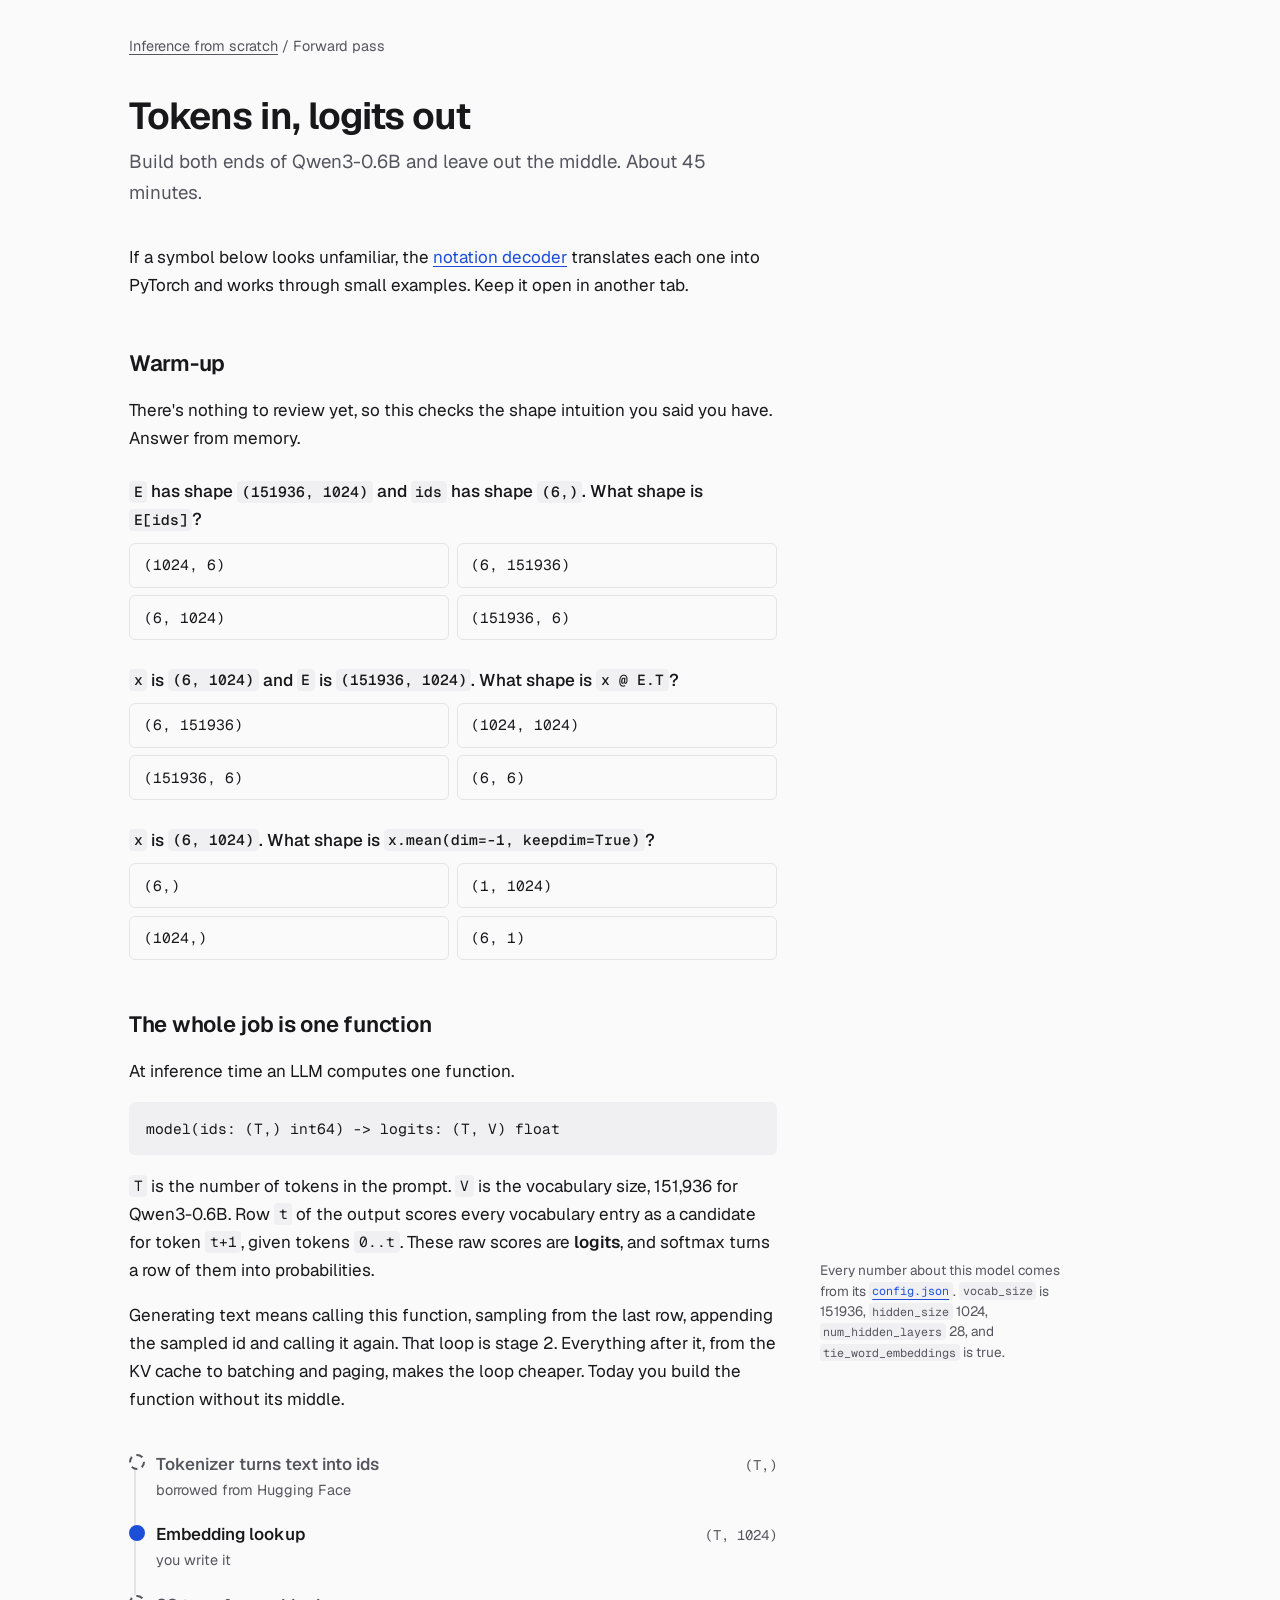
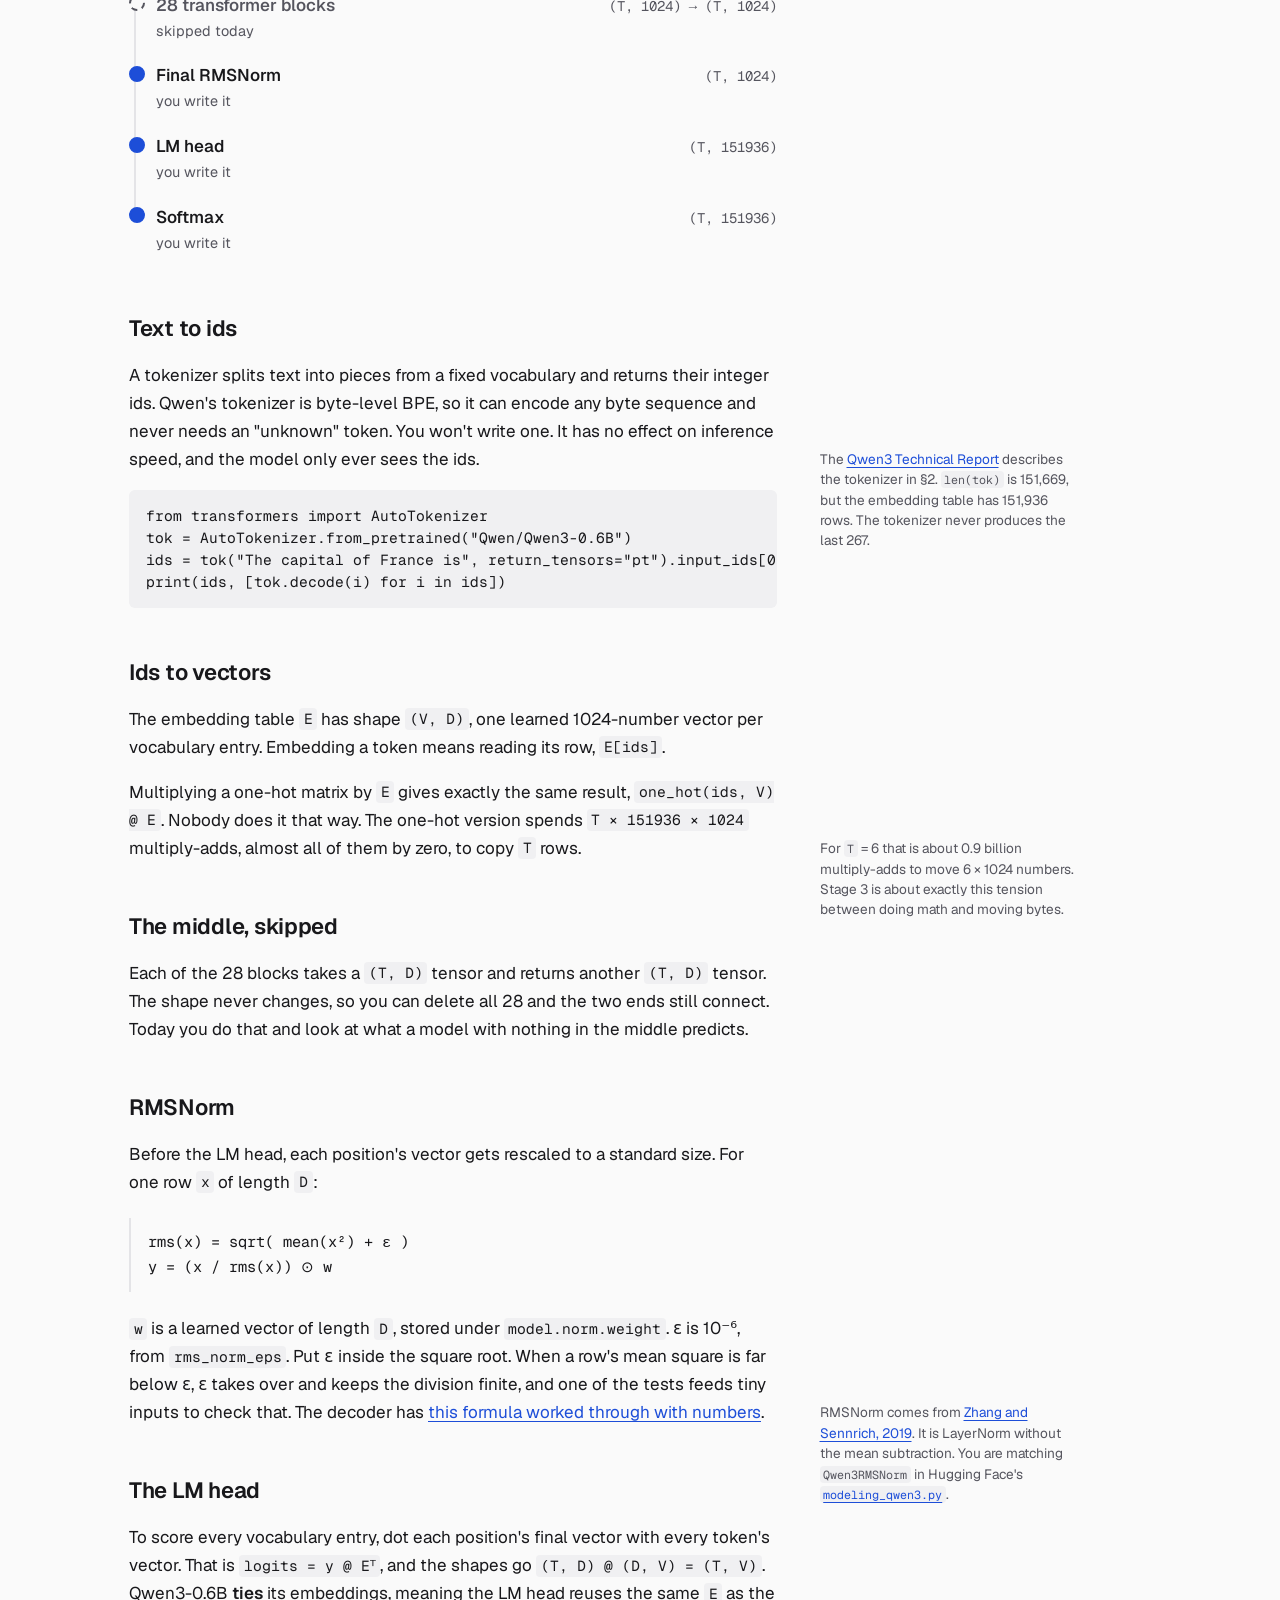
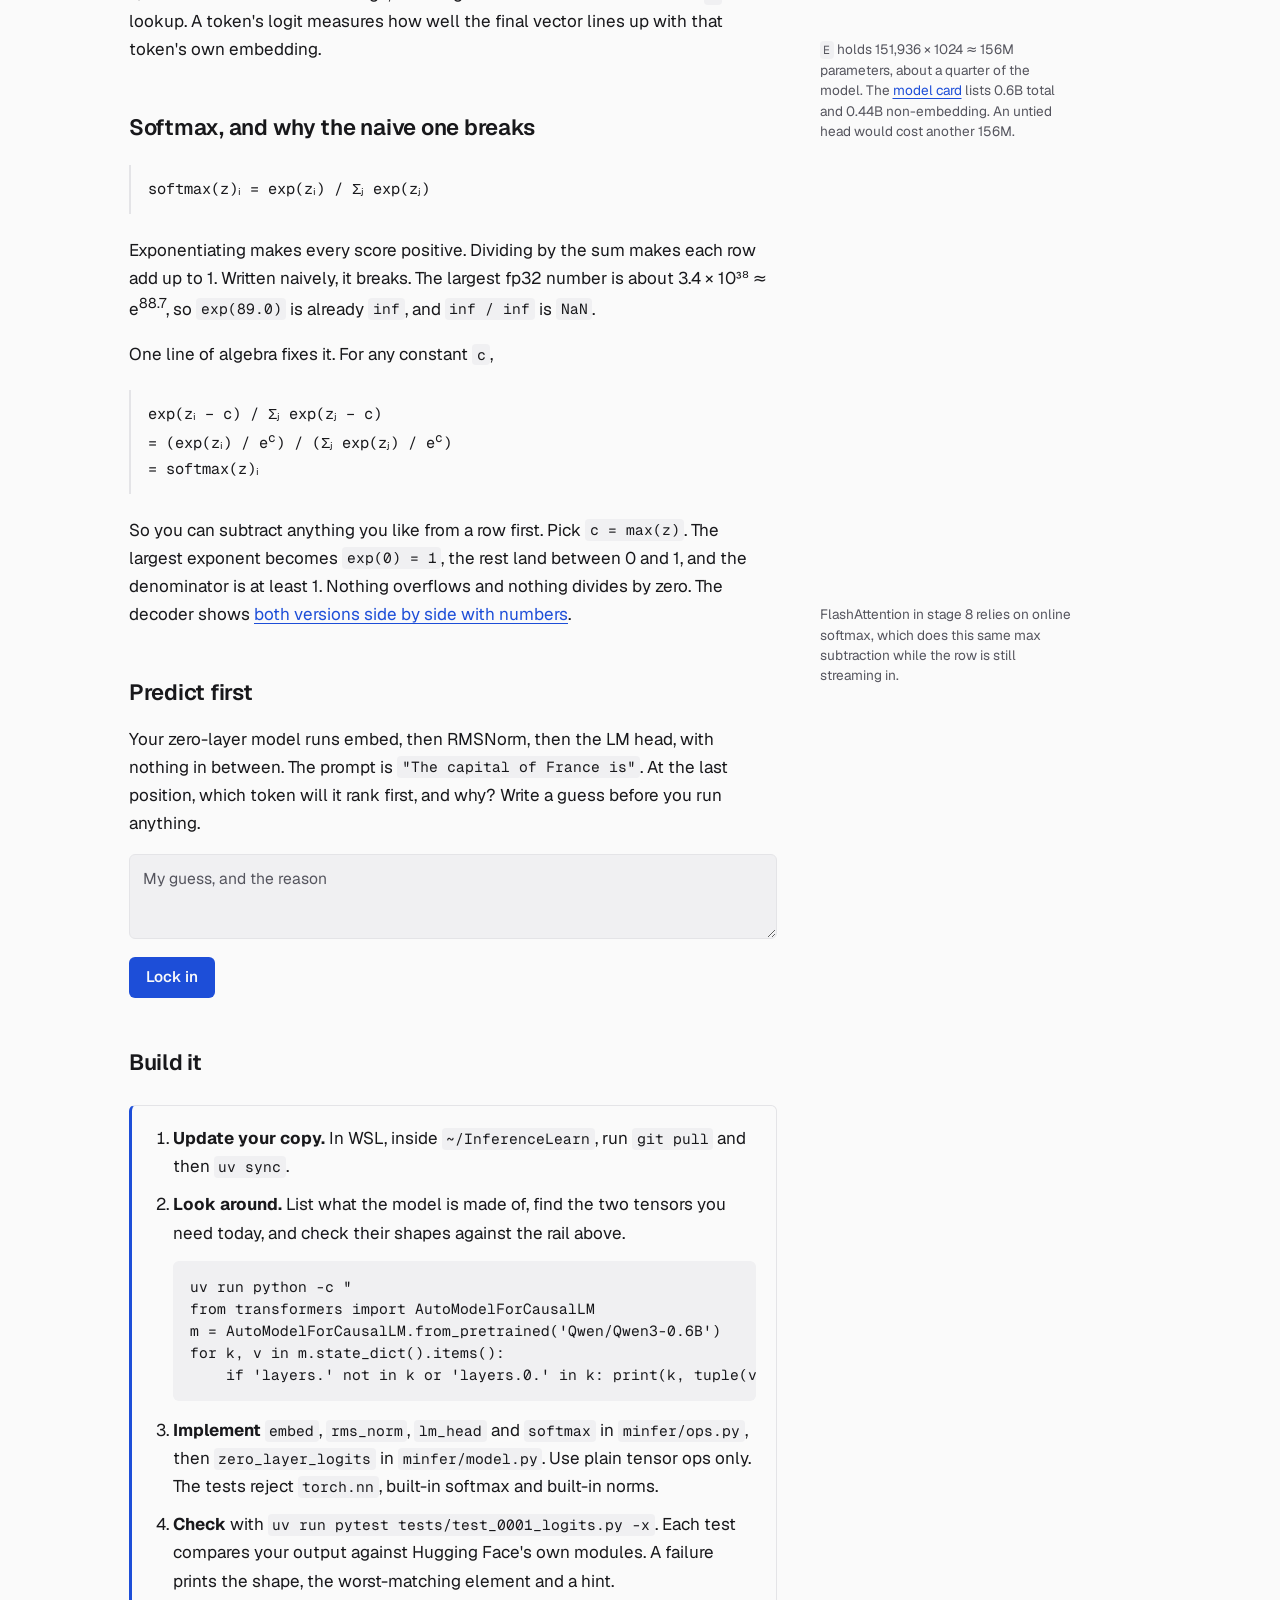
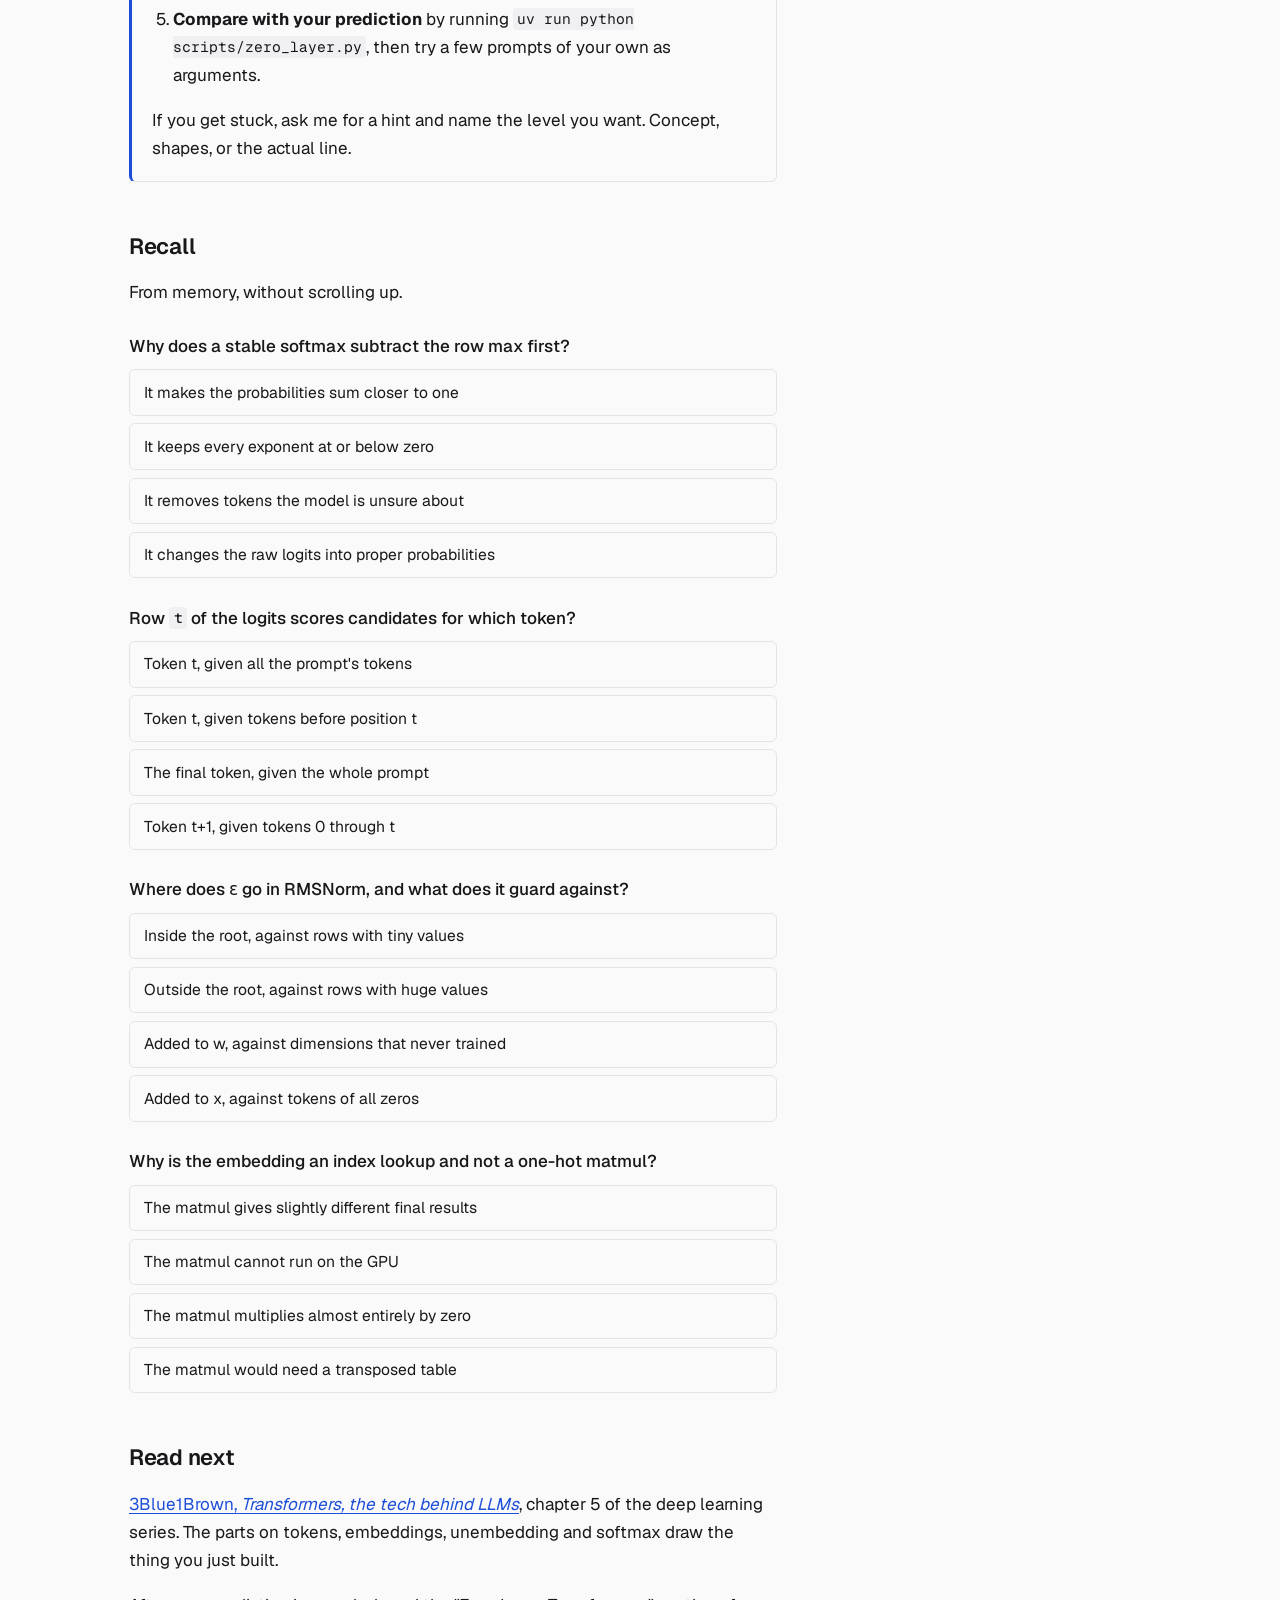
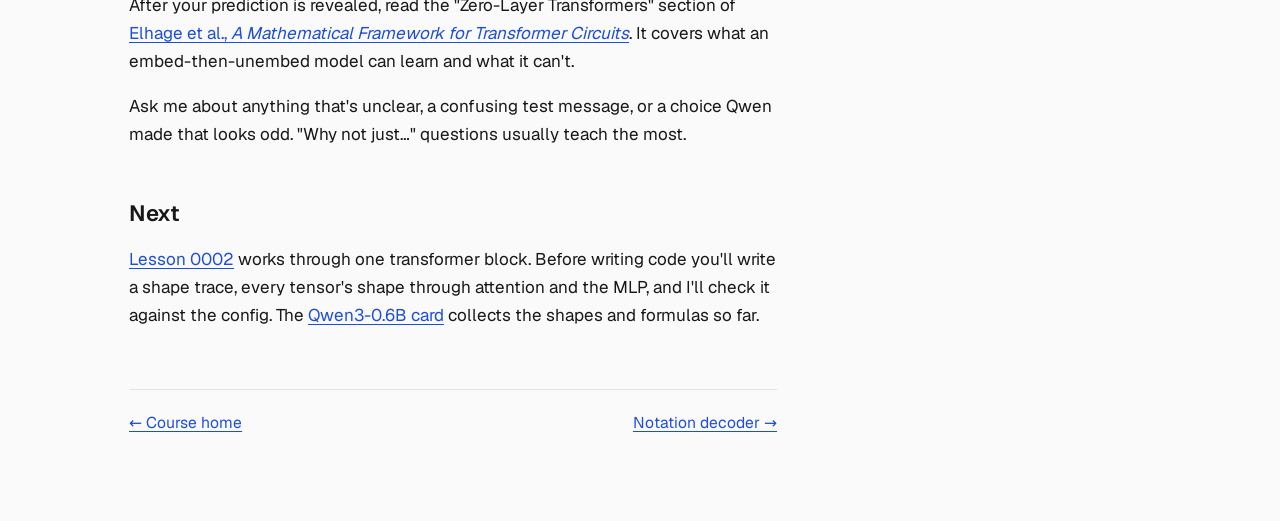
==== commit 13ceabee: "Lesson 0002: one block, traced. Shape-trace template, hashed checker, notation and card updates" ====
--- a/lessons/0001-tokens-in-logits-out.html
+++ b/lessons/0001-tokens-in-logits-out.html
@@ -177,7 +177,7 @@
 <p>Ask me about anything that's unclear, a confusing test message, or a choice Qwen made that looks odd. "Why not just…" questions usually teach the most.</p>
 
 <h2>Next</h2>
-<p>Lesson 0002 builds one transformer block. Before writing code you'll write a shape trace, every tensor's shape through attention and the MLP, and I'll check it against the config. The <a href="../reference/qwen3-0.6b.html">Qwen3-0.6B card</a> collects the shapes and formulas so far.</p>
+<p><a href="0002-one-block-shape-trace.html">Lesson 0002</a> works through one transformer block. Before writing code you'll write a shape trace, every tensor's shape through attention and the MLP, and I'll check it against the config. The <a href="../reference/qwen3-0.6b.html">Qwen3-0.6B card</a> collects the shapes and formulas so far.</p>
 
 <nav class="pager"><a href="../index.html">← Course home</a><a href="../reference/notation.html">Notation decoder →</a></nav>
 </main>
